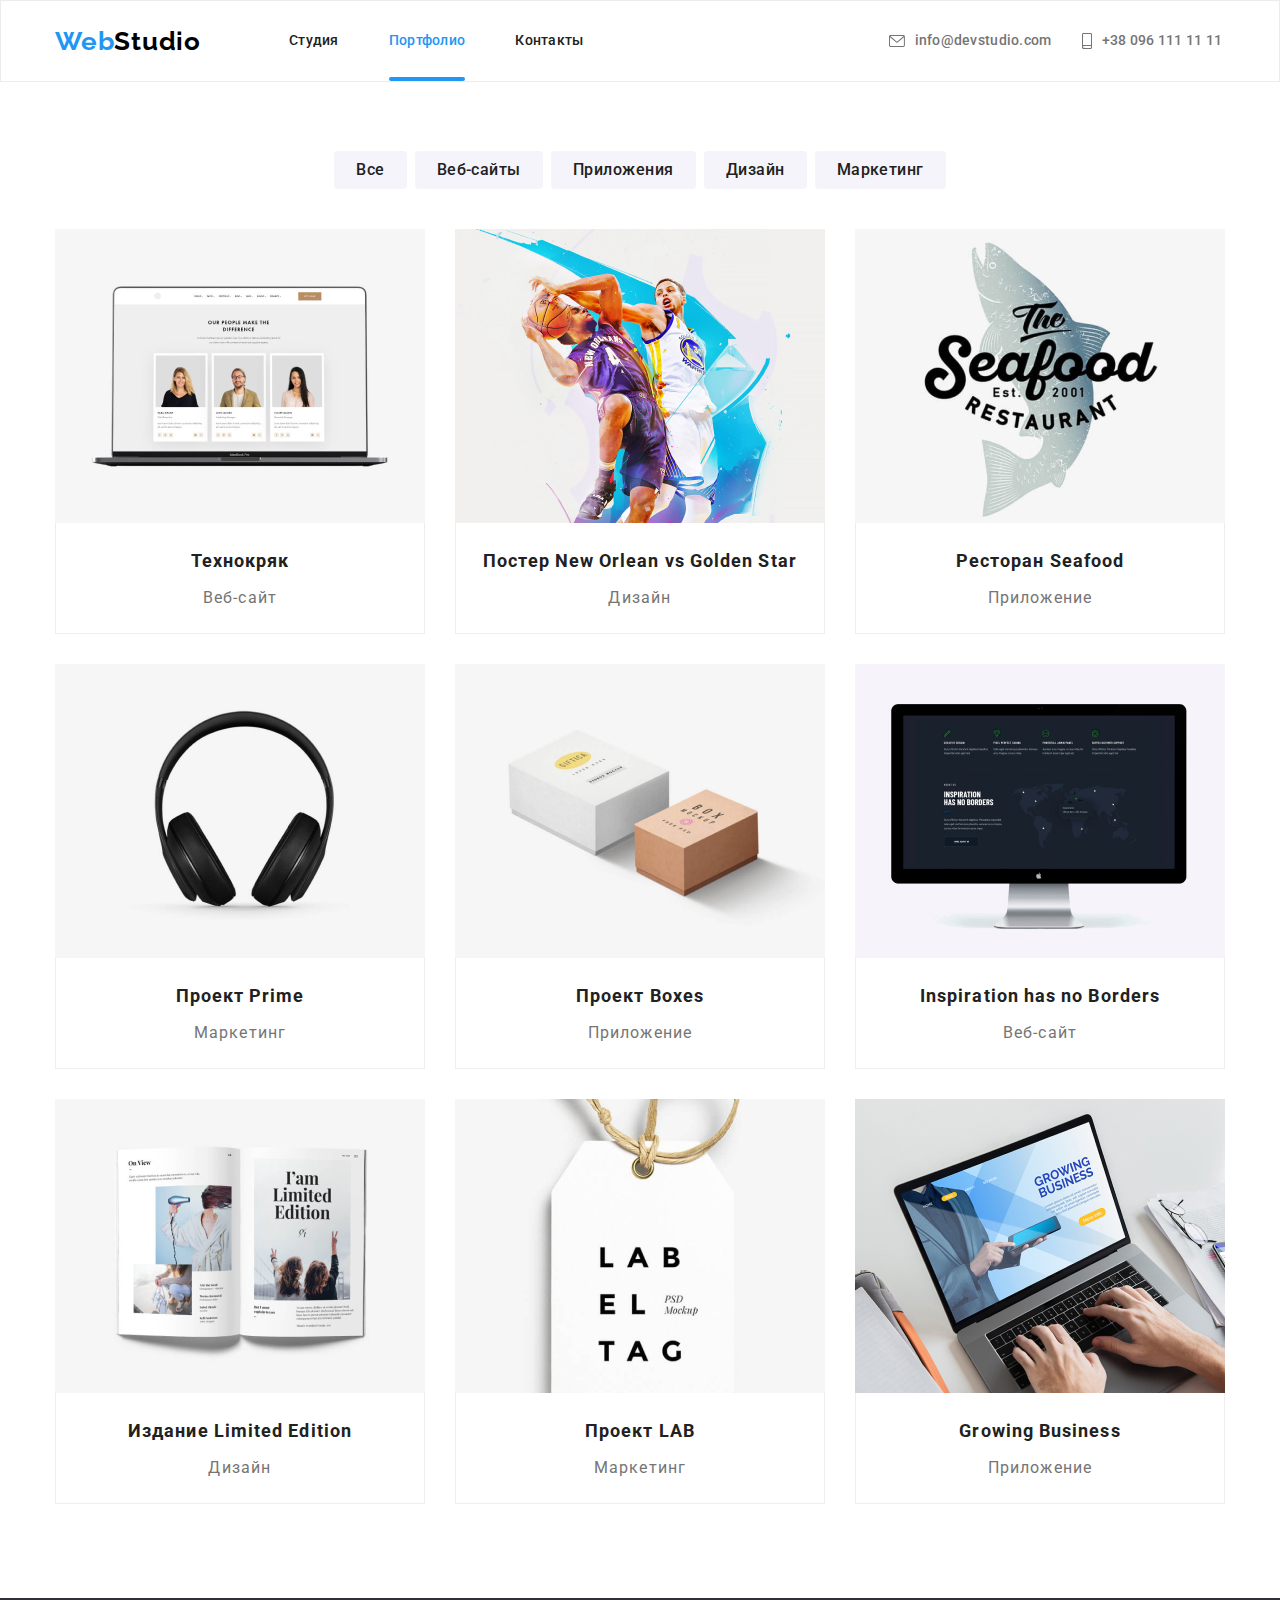
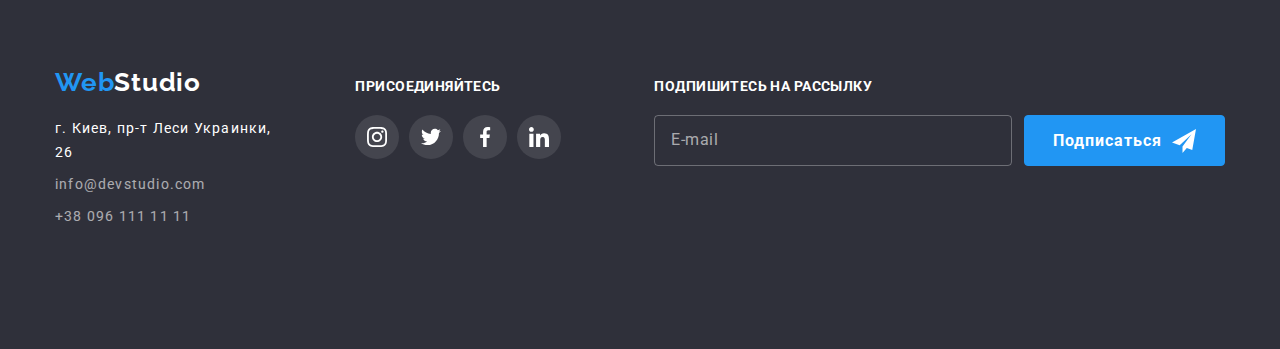
==== portfolio.html @ f72a5c7f "Full project" ====
<!DOCTYPE html>
<html lang="ru">
<head>
  <meta charset="UTF-8">
  <meta name="viewport" content="width=device-width, initial-scale=1.0">
  <title>WebStudio</title>
  <link rel="stylesheet" 
  href="https://cdnjs.cloudflare.com/ajax/libs/modern-normalize/1.0.0/modern-normalize.min.css">
  <link rel="preconnect" href="https://fonts.gstatic.com">
  <link href="https://fonts.googleapis.com/css2?family=Raleway:wght@700&family=Roboto:wght@400;500;700;900&display=swap" rel="stylesheet">
  <link rel="stylesheet" href="./css/main.min.css">
</head>
<body>
  <!-- Шапка сайта -->
  <header class="header underline">
    <div class="container">
      <nav class="navigation">
        <a href="./index.html" class="logo-header"><span class="logo-part">Web</span>Studio</a>
        <button type="button" class="menu-button" aria-expanded="false" aria-controls="menu-container" data-menu-button>
          <svg class="menu__nav-menu" width="40" height="40" aria-label="Переключатель мобильного меню">
            <use href="./images/sprite.svg#nav-open"></use>
          </svg>
        </button>
        <div class="main-navigation">
          <ul class="navigation-list">
            <li class="navigation-list__item"><a href="./index.html" class="list-link">Студия</a></li>
            <li class="navigation-list__item"><a href="./portfolio.html" class="list-link current">Портфолио</a></li>
            <li class="navigation-list__item"><a href="#" class="list-link">Контакты</a></li>
          </ul>
          <ul class="contact-list">
          <li class="contact-list__item">
            <a href="mailto:info@devstudio.com" class="address-link">
              <svg class="contact-svg" width="16" height="12">
                <use href="./images/sprite.svg#envelope"></use>
              </svg>
              info@devstudio.com</a></li>
          <li class="contact-list__item">
            <a href="tel:+380961111111" class="address-link">
            <svg class="contact-svg" width="10" height="16">
              <use href="./images/sprite.svg#smartphone"></use>
            </svg>
            +38 096 111 11 11</a></li>
          </ul>
        </div>
        <div class="menu-container" data-menu>
          <button type="button" class="menu-button__close" data-menu-close>
            <svg width="40" height="40" aria-label="Переключатель мобильного меню">
              <use class="menu__nav-cross" href="./images/sprite.svg#nav-cross"></use>
            </svg>
          </button>
          <ul class="menu-pages">
            <li class="menu-pages__item"><a href="./index.html" class="menu-link current">Студия</a></li>
            <li class="menu-pages__item"><a href="./portfolio.html" class="menu-link">Портфолио</a></li>
            <li class="menu-pages__item"><a href="#" class="menu-link">Контакты</a></li>
          </ul>
          <ul class="menu-contacts">
            <li class="menu-contacts__item item-email">
              <a href="mailto:info@devstudio.com" class="menu-link menu-email">
                <svg class="contact-svg" width="16" height="12">
                  <use href="./images/sprite.svg#envelope"></use>
                </svg>
                info@devstudio.com</a></li>
            <li class="menu-contacts__item item-phone">
              <a href="tel:+380961111111" class="menu-link">
                <svg class="contact-svg" width="10" height="16">
                  <use href="./images/sprite.svg#smartphone"></use>
                </svg>
                +38 096 111 11 11</a></li>
          </ul>
          <ul class="socials-navigation">
            <li class="socials-navigation__item"><a lang="en" href="" class="navigation-link">Instagram</a></li>
            <li class="socials-navigation__item"><a lang="en" href="" class="navigation-link">Twitter</a></li>
            <li class="socials-navigation__item"><a lang="en" href="" class="navigation-link">Facebook</a></li>
            <li class="socials-navigation__item"><a lang="en" href="" class="navigation-link">LinkedIn</a></li>
          </ul>
        </div>
      </nav>
    </div>
  </header>
  <main>
    <!-- Герой -->
    <section class="portfolio">
      <div class="container">
        <h1 class="hidden">Портфолио</h1>
        <ul class="filter-list">
          <li class="filter-list__item"><button type="button" class="filter-button">Все</button></li>
          <li class="filter-list__item"><button type="button" class="filter-button">Веб-сайты</button></li>
          <li class="filter-list__item"><button type="button" class="filter-button">Приложения</button></li>
          <li class="filter-list__item"><button type="button" class="filter-button">Дизайн</button></li>
          <li class="filter-list__item"><button type="button" class="filter-button">Маркетинг</button></li>
        </ul>
        <ul class="projects">
          <li class="projects-item">
            <a href="#" class="projects-item__link">
              <div class="card-thumb">
                <img src="./images/technoHack.jpg" alt="Главная страница веб-сайта" width="370">
                <div class="card-overlay">
                  <p>Технокряк это современная площадка распространения коронавируса. Компании используют эту платформу для цифрового шпионажа и атак на защищённые сервера конкурентов.</p>
                </div>
              </div>
              <div class="card-text">
                <h2 class="card-title">Технокряк</h2>
                <p>Веб-сайт</p>
              </div>
            </a>
          </li>
          <li class="projects-item">
            <a href="#" class="projects-item__link">
              <div class="card-thumb">
                <img src="./images/NOvsGS.jpg" alt="Постер баскетбольного матча" width="370">
                <div class="card-overlay">
                  <p>Lorem ipsum dolor sit amet consectetur adipisicing elit. Ipsa itaque, quam error, facilis rerum repudiandae culpa molestiae quisquam quas sit sed!</p>
                </div>
              </div>
              <div class="card-text">
                <h2 class="card-title basketball">Постер New Orlean vs Golden Star</h2>
                <p>Дизайн</p>
              </div>
            </a>
          </li>
          <li class="projects-item">
            <a href="#" class="projects-item__link">
              <div class="card-thumb">
                <img src="./images/seafoodRest.jpg" alt="Лого ресторана" width="370">
                <div class="card-overlay">
                  <p>Lorem ipsum dolor sit amet consectetur adipisicing elit. Aliquid molestiae beatae eaque magni. Voluptate cumque expedita hic in amet sunt ab labore</p>
                </div>
              </div> 
              <div class="card-text">
                <h2 class="card-title">Ресторан Seafood</h2>
                <p>Приложение</p>
              </div>
            </a>
          </li>
          <li class="projects-item">
            <a href="#" class="projects-item__link">
              <div class="card-thumb">
                <img src="./images/projectPrime.jpg" alt="Фотография Наушников" width="370">
                <div class="card-overlay">
                  <p>Lorem ipsum dolor sit amet, consectetur adipisicing elit. Ipsam ut vero autem, et laudantium hic corrupti perferendis unde quam fugiat accusantium</p>
                </div>
              </div>
              <div class="card-text">
                <h2 class="card-title">Проект Prime</h2>
                <p>Маркетинг</p>
              </div>
            </a>
          </li>
          <li class="projects-item">
            <a href="#" class="projects-item__link">
              <div class="card-thumb">
                <img src="./images/projectBoxes.jpg" alt="Фотография коробок" width="370">
                <div class="card-overlay">
                  <p>Lorem ipsum dolor sit amet consectetur, adipisicing elit. Temporibus cumque modi accusamus repellendus totam quam saepe natus explicabo odit perferen</p>
                </div>
              </div>
              <div class="card-text">
                <h2 class="card-title">Проект Boxes</h2>
                <p>Приложение</p>
              </div>
            </a>
          </li>
          <li class="projects-item">
            <a href="#" class="projects-item__link">
              <div class="card-thumb">
                <img src="./images/inspirationHasNoBorders.jpg" alt="Главная страница веб-сайта" width="370">
                <div class="card-overlay">
                  <p>Lorem ipsum dolor sit amet consectetur adipisicing elit. Quaerat fugiat magni quae quasi perspiciatis aut corporis maiores, error obcaecati! Repudianda</p>
                </div>
              </div>
              <div class="card-text">
                <h2 lang="en" class="card-title">Inspiration has no Borders</h2>
                <p>Веб-сайт</p>
              </div>
            </a>
          </li>
          <li class="projects-item">
            <a href="#" class="projects-item__link">
              <div class="card-thumb">
                <img src="./images/limitedEditionPublisher.jpg" alt="Фотография журнала" width="370">
                <div class="card-overlay">
                  <p>Lorem ipsum dolor sit amet consectetur adipisicing elit. Accusantium blanditiis assumenda ratione sunt quis vitae sapiente repellat neque aspernatur sint</p>
                </div>
              </div>
              <div class="card-text">
                <h2 class="card-title">Издание Limited Edition</h2>
                <p>Дизайн</p>
              </div>
            </a>
          </li>
          <li class="projects-item">
            <a href="#" class="projects-item__link">
              <div class="card-thumb">
                <img src="./images/projectLAB.jpg" alt="Лого проекта LAB" width="370">
                <div class="card-overlay">
                  <p>Lorem ipsum dolor, sit amet consectetur adipisicing elit. Totam, eligendi quibusdam sint ipsum sequi ullam perferendis ipsam libero dolor veritatis?</p>
                </div>
              </div>
              <div class="card-text">
                <h2 class="card-title">Проект LAB</h2>
                <p>Маркетинг</p>
              </div>
            </a>
          </li>
          <li class="projects-item">
            <a href="#" class="projects-item__link">
              <div class="card-thumb">
                <img src="./images/growingBusiness.jpg" alt="Главная страница веб-сайта" width="370">
                <div class="card-overlay">
                  <p>Lorem ipsum dolor sit, amet consectetur adipisicing elit. Incidunt et, ducimus architecto quis minus suscipit nam pariatur impedit vitae, harum itaque aut nulla</p>
                </div>
              </div>
              <div class="card-text">
                <h2 lang="en" class="card-title">Growing Business</h2>
                <p>Приложение</p>
              </div>
            </a>
          </li>
        </ul>
      </div>
    </section>
  </main>
  <!-- Футер -->
  <footer class="footer">
    <div class="container">
      <div class="description">
        <div class="footer-address">
          <a href="./index.html" class="logo-footer"><span class="logo-part">Web</span>Studio</a>
          <address class="address">
            <p class="str-address">г. Киев, пр-т Леси Украинки, 26</p>
            <ul class="contact-address">
              <li class="str-address"><a href="mailto:info@devstudio.com" class="str-address__link">info@devstudio.com</a></li>
              <li class="str-address"><a href="tel:+380961111111" class="str-address__link">+38 096 111 11 11</a></li>
            </ul>
          </address>
        </div>
        <div class="connect">
          <p class="join">Присоединяйтесь</p>
          <ul class="connect-list">
            <li class="connect-list__item">
              <a href="#" class="connect-list__link">
                <svg width="20" height="20">
                  <use href="./images/sprite.svg#instagram"></use>
                </svg>
              </a>
            </li>
            <li class="connect-list__item">
              <a href="#" class="connect-list__link">
                <svg width="20" height="20">
                  <use href="./images/sprite.svg#twitter"></use>
                </svg>
              </a>
            </li>
            <li class="connect-list__item">
              <a href="#" class="connect-list__link">
                <svg width="20" height="20">
                  <use href="./images/sprite.svg#facebook"></use>
                </svg>
              </a>
            </li>
            <li class="connect-list__item">
              <a href="#" class="connect-list__link">
                <svg width="20" height="20">
                  <use href="./images/sprite.svg#linkedin"></use>
                </svg>
              </a>
            </li>
          </ul>
        </div>
      </div>
      <div class="subscribe">
        <form class="subscribe-form">
        <p class="subscribe-title">Подпишитесь на рассылку</p>
        <div class="subscribe-wrapper">
          <input type="email" class="subscribe-input" name="email" placeholder="E-mail">
          <button type="button" class="btn-subscribe">Подписаться 
            <svg class="btn-subscribe__icon" width="24" height="24">
              <use href="./images/sprite.svg#icon-telegram"></use>
            </svg>
          </button>
        </div>  
        </form>
      </div>
    </div>
  </footer>
  <script src="./js/menu.js"></script>
</body>
</html>
---- css/main.min.css ----
*,*::before,*::after{-webkit-box-sizing:border-box;box-sizing:border-box}:root{-moz-tab-size:4;-o-tab-size:4;tab-size:4}html{line-height:1.15;-webkit-text-size-adjust:100%}body{margin:0}body{font-family:system-ui,-apple-system,"Segoe UI",Roboto,Helvetica,Arial,sans-serif,"Apple Color Emoji","Segoe UI Emoji"}hr{height:0;color:inherit}abbr[title]{-webkit-text-decoration:underline dotted;text-decoration:underline dotted}b,strong{font-weight:bolder}code,kbd,samp,pre{font-family:ui-monospace, SFMono-Regular, Consolas, 'Liberation Mono', Menlo, monospace;font-size:1em}small{font-size:80%}sub,sup{font-size:75%;line-height:0;position:relative;vertical-align:baseline}sub{bottom:-0.25em}sup{top:-0.5em}table{text-indent:0;border-color:inherit}button,input,optgroup,select,textarea{font-family:inherit;font-size:100%;line-height:1.15;margin:0}button,select{text-transform:none}button,[type='button'],[type='reset'],[type='submit']{-webkit-appearance:button}::-moz-focus-inner{border-style:none;padding:0}:-moz-focusring{outline:1px dotted ButtonText}:-moz-ui-invalid{box-shadow:none}legend{padding:0}progress{vertical-align:baseline}::-webkit-inner-spin-button,::-webkit-outer-spin-button{height:auto}[type='search']{-webkit-appearance:textfield;outline-offset:-2px}::-webkit-search-decoration{-webkit-appearance:none}::-webkit-file-upload-button{-webkit-appearance:button;font:inherit}summary{display:list-item}*{padding:0;margin:0;border:0}*,*:before,*:after{-webkit-box-sizing:border-box;box-sizing:border-box}nav,footer,header,aside{display:block}html,body{height:100%;width:100%;font-size:100%;line-height:1;font-size:14px;-ms-text-size-adjust:100%;-moz-text-size-adjust:100%;-webkit-text-size-adjust:100%}input,button,textarea{font-family:inherit}input::-ms-clear{display:none}button{cursor:pointer}button::-moz-focus-inner{padding:0;border:0}a,a:visited,a:hover{text-decoration:none}ul,li{list-style:none}img{vertical-align:top}h1,h2,h3,h4,h5,h6{font-size:inherit;font-weight:400}.visually-hidden{position:absolute;width:1px;height:1px;margin:-1px;padding:0;overflow:hidden;border:0;clip:rect(0 0 0 0)}.logo-header,.logo-footer{margin-right:88px;color:#000000;font-family:Raleway, italic;letter-spacing:0.03em;font-weight:700;font-size:24px;line-height:1.16}.logo-header:focus,.logo-footer:focus{color:var(--accent-color)}@media screen and (min-width: 1200px){.logo-header{font-size:26px}}.logo-footer{color:var(--primary-background-color);display:inline-block;margin-bottom:20px;margin-right:auto;padding-right:auto}@media screen and (min-width: 1200px){.logo-footer{font-size:26px}}.logo-part{color:var(--accent-color)}*{margin:0;padding:0}*:before,*:after{-webkit-box-sizing:border-box;box-sizing:border-box}html,body{font-size:40px;margin:0;padding:0;width:100%;height:100%}ul{list-style:none}a{text-decoration:none}button{text-decoration:none;border:none}button:focus{border-color:var(--accent-color)}img{display:block;width:100%;height:auto}header{background-color:var(--primary-background-color)}body{background-color:var(--primary-background-color);color:var(--primary-text-color);font-family:Roboto, sans-serif;letter-spacing:0.03em}footer{background-color:var(--secondary-background-color)}address{font-style:normal}.container{width:100%;margin-left:auto;margin-right:auto;padding-left:15px;padding-right:15px}@media screen and (min-width: 480px){.container{width:480px}}@media screen and (min-width: 768px){.container{width:768px}}@media screen and (min-width: 1200px){.container{width:1200px}}.hidden{position:absolute;overflow:hidden;display:none}:root{--primary-text-color: #757575;--title-text-color: #212121;--accent-color: #2196f3;--primary-background-color: #ffffff;--secondary-background-color: #2f303a;--svg-primary-color: #AFB1B8;--cubic-transition: cubic-bezier(0.4, 0, 0.2, 1)}.btn-hero,.btn-subscribe,.btn-submit{background-color:var(--accent-color);color:var(--primary-background-color);cursor:pointer;text-align:center;min-width:200px;font-family:inherit;border-radius:4px;font-weight:700;font-size:16px;line-height:1.87;letter-spacing:0.06em;border:1px solid var(--accent-color)}.btn-hero{display:inline-block;padding:10px 32px}.btn-subscribe{padding:10px 28px;margin-left:12px;display:-webkit-box;display:-ms-flexbox;display:flex;-webkit-box-align:center;-ms-flex-align:center;align-items:center;-webkit-transition:-webkit-box-shadow 250ms var(--cubic-transition);transition:-webkit-box-shadow 250ms var(--cubic-transition);transition:box-shadow 250ms var(--cubic-transition);transition:box-shadow 250ms var(--cubic-transition), -webkit-box-shadow 250ms var(--cubic-transition)}.btn-subscribe:hover,.btn-subscribe:focus{-webkit-box-shadow:0px 4px 4px rgba(0,0,0,0.15);box-shadow:0px 4px 4px rgba(0,0,0,0.15)}.btn-submit{display:block;margin:0 auto;padding:10px 15px;-webkit-transition:-webkit-box-shadow 250ms var(--cubic-transition);transition:-webkit-box-shadow 250ms var(--cubic-transition);transition:box-shadow 250ms var(--cubic-transition);transition:box-shadow 250ms var(--cubic-transition), -webkit-box-shadow 250ms var(--cubic-transition)}.btn-submit:hover,.btn-submitfocus{-webkit-box-shadow:0px 4px 4px rgba(0,0,0,0.15);box-shadow:0px 4px 4px rgba(0,0,0,0.15)}.section-title{color:var(--title-text-color);letter-spacing:0.03em;font-weight:700;font-size:36px;line-height:1.16;text-align:center}.header{position:relative}@media screen and (min-width: 1200px){.header .container{display:-webkit-box;display:-ms-flexbox;display:flex;-webkit-box-align:center;-ms-flex-align:center;align-items:center}}@media screen and (min-width: 768px){.header::after{position:absolute;content:'';bottom:0;width:100%;max-width:1600px;height:1px}}.navigation{display:-webkit-box;display:-ms-flexbox;display:flex;-webkit-box-align:center;-ms-flex-align:center;align-items:center}@media screen and (max-width: 767px){.navigation{-webkit-box-pack:justify;-ms-flex-pack:justify;justify-content:space-between}}@media screen and (min-width: 1200px){.navigation{height:80px}}.underline{border:1px solid #ececec}@media screen and (max-width: 767px){.main-navigation{display:none}}@media screen and (min-width: 768px){.main-navigation{display:-webkit-box;display:-ms-flexbox;display:flex;-webkit-box-align:center;-ms-flex-align:center;align-items:center}}@media screen and (min-width: 768px){.navigation-list{display:-webkit-box;display:-ms-flexbox;display:flex;padding-left:0;margin:0;margin-right:80px}.navigation-list__item:not(:last-child){margin-right:50px}}@media screen and (min-width: 1200px){.navigation-list{margin-right:305px}}@media screen and (min-width: 768px){.list-link{-webkit-box-align:center;-ms-flex-align:center;align-items:center;display:-webkit-box;display:-ms-flexbox;display:flex;padding-top:32px;padding-bottom:32px}}@media screen and (min-width: 768px){.list-link{position:relative;color:var(--title-text-color);font-weight:500;font-size:14px;line-height:1.14;letter-spacing:0.02em;-webkit-transition:color 250ms var(--cubic-transition);transition:color 250ms var(--cubic-transition)}.list-link.current::after{content:'';position:absolute;left:0;bottom:0;display:block;width:100%;height:4px;background-color:var(--accent-color);border-radius:2px}.list-link:hover,.list-link:focus{color:var(--accent-color)}.list-link.current{color:var(--accent-color)}}@media screen and (min-width: 768px){.contact-list{margin-top:0;margin-bottom:0;padding-left:0}}@media screen and (min-width: 768px) and (min-width: 768px) and (max-width: 1199px){.contact-list__item:not(:last-child){margin-bottom:10px}}@media screen and (min-width: 768px) and (min-width: 1200px){.contact-list__item:not(:last-child){margin-right:30px}}@media screen and (min-width: 1200px){.contact-list{display:-webkit-box;display:-ms-flexbox;display:flex;margin-left:auto;margin-top:0;margin-bottom:0;padding-left:0}}@media screen and (min-width: 768px){.address-link{color:var(--primary-text-color);font-weight:500;font-size:12px;line-height:1.14;letter-spacing:0.02em;-webkit-transition:color 250ms var(--cubic-transition);transition:color 250ms var(--cubic-transition);display:-webkit-box;display:-ms-flexbox;display:flex;-webkit-box-align:center;-ms-flex-align:center;align-items:center}.address-link:hover,.address-link:focus{color:var(--accent-color)}}@media screen and (min-width: 1200px){.address-link{padding-top:32px;padding-bottom:32px;font-size:14px}}.contact-svg{margin-right:10px;fill:currentColor}.hero{background-color:var(--secondary-background-color);max-width:1600px;background-position:center;margin-left:auto;margin-right:auto;text-align:center;width:100%;padding-top:118px;padding-bottom:118px;background-size:cover;background-repeat:no-repeat;background-image:-webkit-gradient(linear, left top, left bottom, from(rgba(47,48,58,0.4)), to(rgba(47,48,58,0.4))),url(../images/hero/hero-mobile.jpg);background-image:linear-gradient(rgba(47,48,58,0.4), rgba(47,48,58,0.4)),url(../images/hero/hero-mobile.jpg)}@media screen and (min-width: 1200px){.hero{padding-top:200px;padding-bottom:200px}}.hero-title{color:var(--primary-background-color);width:100%;margin:0 auto 30px;font-weight:900;font-size:26px;line-height:1.36;letter-spacing:0.06em;text-transform:uppercase}@media screen and (min-width: 480px){.hero-title{width:360px}}@media screen and (min-width: 1200px){.hero-title{width:696px;font-size:44px;padding-left:auto;padding-right:auto}}@media screen and (min-device-pixel-ratio: 2) and (min-width: 320px) and (max-width: 767px), screen and (-webkit-min-device-pixel-ratio: 2) and (min-width: 320px) and (max-width: 767px), screen and (min-resolution: 192dpi) and (min-width: 320px) and (max-width: 767px), screen and (min-resolution: 2dppx) and (min-width: 320px) and (max-width: 767px){.hero{background-image:-webkit-gradient(linear, left top, left bottom, from(rgba(47,48,58,0.4)), to(rgba(47,48,58,0.4))),url("../images/hero/hero-mobile@2x.jpg");background-image:linear-gradient(rgba(47,48,58,0.4), rgba(47,48,58,0.4)),url("../images/hero/hero-mobile@2x.jpg")}}@media screen and (min-width: 768px){.hero{background-image:-webkit-gradient(linear, left top, left bottom, from(rgba(47,48,58,0.4)), to(rgba(47,48,58,0.4))),url("../images/hero/hero-tablet.jpg");background-image:linear-gradient(rgba(47,48,58,0.4), rgba(47,48,58,0.4)),url("../images/hero/hero-tablet.jpg")}}@media screen and (min-device-pixel-ratio: 2) and (min-width: 768px) and (max-width: 1199px), screen and (-webkit-min-device-pixel-ratio: 2) and (min-width: 768px) and (max-width: 1199px), screen and (min-resolution: 192dpi) and (min-width: 768px) and (max-width: 1199px), screen and (min-resolution: 2dppx) and (min-width: 768px) and (max-width: 1199px){.hero{background-image:-webkit-gradient(linear, left top, left bottom, from(rgba(47,48,58,0.4)), to(rgba(47,48,58,0.4))),url("../images/hero/hero-tablet@2x.jpg");background-image:linear-gradient(rgba(47,48,58,0.4), rgba(47,48,58,0.4)),url("../images/hero/hero-tablet@2x.jpg")}}@media screen and (min-width: 1200px){.hero{background-image:-webkit-gradient(linear, left top, left bottom, from(rgba(47,48,58,0.4)), to(rgba(47,48,58,0.4))),url("../images/hero/hero-desktop.jpg");background-image:linear-gradient(rgba(47,48,58,0.4), rgba(47,48,58,0.4)),url("../images/hero/hero-desktop.jpg")}}@media screen and (min-device-pixel-ratio: 2) and (min-width: 1200px), screen and (-webkit-min-device-pixel-ratio: 2) and (min-width: 1200px), screen and (min-resolution: 192dpi) and (min-width: 1200px), screen and (min-resolution: 2dppx) and (min-width: 1200px){.hero{background-image:-webkit-gradient(linear, left top, left bottom, from(rgba(47,48,58,0.4)), to(rgba(47,48,58,0.4))),url("../images/hero/hero-desktop@2x.jpg");background-image:linear-gradient(rgba(47,48,58,0.4), rgba(47,48,58,0.4)),url("../images/hero/hero-desktop@2x.jpg")}}@media screen and (max-width: 1199px){.our-work{display:none}}@media screen and (min-width: 1200px){.our-work{padding:0 0 94px 0}.our-work .section-title{margin-bottom:50px}.work-list{display:-webkit-box;display:-ms-flexbox;display:flex;padding-left:0;margin-top:0;margin-bottom:0}.work-list__item:not(:last-child){margin-right:30px}.work-container{position:relative}.work-description{position:absolute;bottom:0;left:0;width:100%;padding:27px 74px;color:var(--primary-background-color);background-color:rgba(47,48,58,0.8);text-align:center;text-transform:uppercase;font-size:14px;line-height:1.14;font-weight:400}}.features{padding-top:60px;padding-bottom:60px}@media screen and (min-width: 1199px){.features{padding-top:94px;padding-bottom:94px}}.features-list{display:-webkit-box;display:-ms-flexbox;display:flex;-ms-flex-wrap:wrap;flex-wrap:wrap}.features-list__item{width:100%}@media screen and (min-width: 768px){.features-list__item{width:calc((100% - 1 * 30px) / 2)}.features-list__item:not(:nth-child(even)){margin-right:30px}.features-list__item:nth-last-child(n+3){margin-bottom:30px}}@media screen and (min-width: 1200px){.features-list__item{margin:0;width:270px}.features-list__item:not(:last-child){margin-right:30px}}.item-svg{background-color:#F5F4FA;text-align:center;border-radius:4px;padding-top:25px;padding-bottom:25px;margin-bottom:30px;height:120px}.item-title{text-align:center;color:var(--title-text-color);text-transform:uppercase;font-weight:700;font-size:14px;line-height:1.14;padding-bottom:10px}.item-description{font-size:14px;line-height:1.71}@media screen and (max-width: 1199px){.item-description{margin-bottom:30px}}.team{background-color:#f5f4fa;padding:60px 0}.team .section-title{font-size:28px;line-height:1.17;margin-bottom:30px}.team-list{text-align:center;margin-top:0;margin-bottom:0;padding-left:0;font-size:16px;line-height:1.18}@media screen and (min-width: 768px){.team-list{display:-webkit-box;display:-ms-flexbox;display:flex;-ms-flex-wrap:wrap;flex-wrap:wrap}}@media screen and (min-width: 1170px){.team-list{margin:0}}.team-list__item{width:100%;background-color:var(--primary-background-color);-webkit-box-shadow:0px 1px 3px rgba(0,0,0,0.12),0px 1px 1px rgba(0,0,0,0.14),0px 2px 1px rgba(0,0,0,0.2);box-shadow:0px 1px 3px rgba(0,0,0,0.12),0px 1px 1px rgba(0,0,0,0.14),0px 2px 1px rgba(0,0,0,0.2);border-radius:0px 0px 4px 4px}@media screen and (max-width: 766px){.team-list__item:not(:last-child){margin-bottom:30px}}@media screen and (min-width: 480px){.team-list__item{width:450px}}@media screen and (min-width: 768px){.team-list__item{width:calc((100% - 1 * 30px) / 2)}.team-list__item:not(:nth-child(even)){margin-right:30px}.team-list__item:nth-last-child(n+3){margin-bottom:30px}}@media screen and (min-width: 1200px){.team-list__item{width:270px}.team-list__item:not(:last-child){margin-right:30px}.team-list__item:nth-last-child(n+3){margin-bottom:0}}.member{padding:30px 20px;text-align:center}.member-name{color:var(--title-text-color);font-weight:500;font-size:16px;line-height:1.18;text-align:center;margin-bottom:10px}.member-position{margin-bottom:16px}.member-links{display:-webkit-box;display:-ms-flexbox;display:flex;-webkit-box-pack:center;-ms-flex-pack:center;justify-content:center}.member-links:not(:last-child){margin-right:10px}.social-link{width:44px;height:44px;border-radius:50%;display:-webkit-box;display:-ms-flexbox;display:flex;fill:currentColor;-webkit-box-pack:center;-ms-flex-pack:center;justify-content:center;-webkit-box-align:center;-ms-flex-align:center;align-items:center;color:var(--svg-primary-color);background-color:transparent;-webkit-transition:color 250ms var(--cubic-transition),background-color 250ms var(--cubic-transition);transition:color 250ms var(--cubic-transition),background-color 250ms var(--cubic-transition)}.social-link:hover,.social-link:focus{color:var(--primary-background-color);background-color:var(--accent-color)}.clients{padding-top:60px;padding-bottom:60px}@media screen and (min-width: 1200px){.clients{padding:94px 0}}.clients .section-title{font-size:28px;line-height:1.26;margin-bottom:30px}.clients-list{display:-webkit-box;display:-ms-flexbox;display:flex;-webkit-box-pack:justify;-ms-flex-pack:justify;justify-content:space-between}@media screen and (max-width: 1199px){.clients-list{-ms-flex-wrap:wrap;flex-wrap:wrap}}@media screen and (min-width: 768px){.clients-list{-webkit-box-pack:center;-ms-flex-pack:center;justify-content:center}}.clients-list__item{width:210px;height:90px;width:calc((100% - 60px) /2)}@media screen and (max-width: 767px){.clients-list__item{margin:15px}}@media screen and (min-width: 768px) and (max-width: 1199px){.clients-list__item{width:226px}.clients-list__item:not(:nth-child(3n)){margin-right:30px}.clients-list__item:nth-child(-n+3){margin-bottom:30px}}@media screen and (min-width: 1200px){.clients-list__item{width:170px;height:90px}.clients-list__item:not(:last-child){margin-right:30px}}.item-link{display:-webkit-box;display:-ms-flexbox;display:flex;-webkit-box-align:center;-ms-flex-align:center;align-items:center;-webkit-box-pack:center;-ms-flex-pack:center;justify-content:center;fill:currentColor;height:100%;width:100%;border:1px solid var(--svg-primary-color);border-radius:4px;color:var(--svg-primary-color);-webkit-transition:color 250ms var(--cubic-transition),border-color 250ms var(--cubic-transition);transition:color 250ms var(--cubic-transition),border-color 250ms var(--cubic-transition)}.item-link:hover,.item-linkfocus{border-color:var(--accent-color);color:var(--accent-color)}.footer{padding-top:60px;padding-bottom:60px}.footer .container{display:-webkit-box;display:-ms-flexbox;display:flex}@media screen and (max-width: 767px){.footer .container{text-align:center}}@media screen and (max-width: 1199px){.footer .container{-webkit-box-orient:vertical;-webkit-box-direction:normal;-ms-flex-direction:column;flex-direction:column}}@media screen and (min-width: 1200px){.footer .container{-webkit-box-align:baseline;-ms-flex-align:baseline;align-items:baseline}}@media screen and (min-width: 768px) and (max-width: 1199px){.footer-address{margin-right:165px;margin-left:76px;text-align:center}}.address{margin-bottom:60px}.str-address{margin-bottom:8px;color:var(--primary-background-color);font-size:14px;line-height:1.71}.str-address__link{color:var(--primary-background-color);opacity:60%;font-size:14px;line-height:1.71}.str-address__link:hover,.str-address__linkfocus{color:var(--accent-color)}.join{color:var(--primary-background-color);margin-bottom:20px;font-weight:700;font-size:14px;line-height:1.14;letter-spacing:0.03em;text-transform:uppercase}@media screen and (max-width: 1199px){.connect{margin-bottom:60px}}@media screen and (min-width: 768px) and (max-width: 1199px){.connect{text-align:center}}@media screen and (min-width: 1200px){.connect{margin-left:70px}}.connect-list{display:-webkit-box;display:-ms-flexbox;display:flex}@media screen and (max-width: 1199px){.connect-list{-webkit-box-pack:center;-ms-flex-pack:center;justify-content:center}}.connect-list__item:not(:last-child){margin-right:10px}.connect-list__link{fill:currentColor;width:44px;height:44px;border-radius:50%;display:-webkit-box;display:-ms-flexbox;display:flex;-webkit-box-pack:center;-ms-flex-pack:center;justify-content:center;-webkit-box-align:center;-ms-flex-align:center;align-items:center;color:var(--primary-background-color);background-color:rgba(255,255,255,0.1);-webkit-transition:background-color 250ms var(--cubic-transition);transition:background-color 250ms var(--cubic-transition)}.connect-list__link:hover,.connect-list__linkfocus{background-color:var(--accent-color)}.subscribe{display:-webkit-box;display:-ms-flexbox;display:flex}@media screen and (min-width: 1200px){.subscribe{margin-left:93px}}.subscribe-form{display:-webkit-box;display:-ms-flexbox;display:flex}@media screen and (max-width: 1199px){.subscribe-form{-webkit-box-orient:vertical;-webkit-box-direction:normal;-ms-flex-direction:column;flex-direction:column;width:100%}}@media screen and (min-width: 1200px){.subscribe-form{display:block}}.subscribe-title{font-weight:700;font-size:14px;line-height:1.14;letter-spacing:0.03em;text-align:center;text-transform:uppercase;color:var(--primary-background-color);margin-bottom:20px}@media screen and (min-width: 1200px){.subscribe-title{text-align:start}}.subscribe-wrapper{display:-webkit-box;display:-ms-flexbox;display:flex}@media screen and (max-width: 1199px){.subscribe-wrapper{-webkit-box-orient:vertical;-webkit-box-direction:normal;-ms-flex-direction:column;flex-direction:column;-webkit-box-align:center;-ms-flex-align:center;align-items:center}}.subscribe-input{width:100%;margin-bottom:20px;padding:15px 16px;font-size:16px;background-color:transparent;border-radius:4px;border:1px solid rgba(255,255,255,0.3);color:var(--primary-background-color);-webkit-transition:border-color 250ms var(--cubic-transition);transition:border-color 250ms var(--cubic-transition)}@media screen and (min-width: 768px){.subscribe-input{width:450px}}@media screen and (min-width: 1200px){.subscribe-input{margin-bottom:0;width:358px;display:block}}.subscribe-input::-webkit-input-placeholder{font-size:16px;letter-spacing:0.03em;color:rgba(255,255,255,0.6)}.subscribe-input:-ms-input-placeholder{font-size:16px;letter-spacing:0.03em;color:rgba(255,255,255,0.6)}.subscribe-input::-ms-input-placeholder{font-size:16px;letter-spacing:0.03em;color:rgba(255,255,255,0.6)}.subscribe-input::placeholder{font-size:16px;letter-spacing:0.03em;color:rgba(255,255,255,0.6)}.btn-subscribe__icon{margin-left:10px;fill:currentColor}@media screen and (min-width: 768px){.description{display:-webkit-box;display:-ms-flexbox;display:flex;-webkit-box-align:baseline;-ms-flex-align:baseline;align-items:baseline}}@media screen and (min-width: 1200px){.description{-webkit-box-align:baseline;-ms-flex-align:baseline;align-items:baseline}}.menu-container{position:fixed;width:100%;z-index:2;top:0;left:0;overflow:scroll;padding:45px 40px;background-color:var(--primary-background-color);opacity:0;visibility:hidden;pointer-events:none}@media screen and (min-width: 768px){.menu-container{display:none}}.menu-button{margin-top:10px;display:block;margin-left:auto;border:none;background-color:transparent}.menu-button:hover,.menu-button:focus{fill:var(--accent-color)}.menu-link{color:var(--title-text-color);font-weight:500;font-size:40px;line-height:1.14;letter-spacing:0.02em;-webkit-transition:color 250ms var(--cubic-transition);transition:color 250ms var(--cubic-transition)}.menu-link:hover,.menu-linkfocus{color:var(--accent-color)}@media screen and (min-width: 768px){.menu__nav-menu{display:none}}.menu-container.is-open{opacity:1;visibility:visible;pointer-events:auto}.menu-button__close{position:absolute;top:10px;right:15px;margin-top:10px;background-color:transparent;border:transparent;-webkit-transition:fill 250ms var(--cubic-transition);transition:fill 250ms var(--cubic-transition)}.menu-button__close:hover,.menu-button__close:focus{fill:var(--accent-color)}.menu-pages__item:not(:last-child){margin-bottom:36px}.menu-pages__item:last-child{margin-bottom:302px}@media screen and (max-width: 767px){.menu-contacts{display:-webkit-box;display:-ms-flexbox;display:flex;-webkit-box-orient:vertical;-webkit-box-direction:reverse;-ms-flex-direction:column-reverse;flex-direction:column-reverse}}.menu-contacts .menu-link{font-size:34px;color:var(--accent-color)}.menu-contacts .menu-email{font-size:24px;color:var(--primary-text-color)}.item-phone{margin-bottom:32px}.item-email{margin-bottom:64px}@media screen and (max-width: 767px){.contact-svg{display:none}}.socials-navigation{display:-webkit-box;display:-ms-flexbox;display:flex;-ms-flex-wrap:wrap;flex-wrap:wrap;margin-right:auto}.socials-navigation__item{margin-top:15px;margin-bottom:15px;font-weight:500;font-size:18px;line-height:1.22;letter-spacing:0.02em}.socials-navigation__item:not(:last-child){margin-right:10px;padding-right:10px;border-right:1px solid rgba(33,33,33,0.2)}.navigation-link{color:var(--accent-color)}.current{color:var(--accent-color)}.filter-list{display:-webkit-box;display:-ms-flexbox;display:flex;-webkit-box-orient:horizontal;-webkit-box-direction:normal;-ms-flex-direction:row;flex-direction:row;-ms-flex-wrap:wrap;flex-wrap:wrap;margin-bottom:40px;margin-top:60px}@media screen and (min-width: 768px){.filter-list{-webkit-box-pack:center;-ms-flex-pack:center;justify-content:center}}.filter-button{background-color:#f5f4fa;color:#212121;padding:6px 22px;border-radius:4px;font-family:inherit;font-weight:500;font-size:16px;line-height:1.62;letter-spacing:0.03em;text-align:center;cursor:pointer;-webkit-transition:color 250ms var(--cubic-transition),background-color 250ms var(--cubic-transition),-webkit-box-shadow 250ms var(--cubic-transition);transition:color 250ms var(--cubic-transition),background-color 250ms var(--cubic-transition),-webkit-box-shadow 250ms var(--cubic-transition);transition:color 250ms var(--cubic-transition),background-color 250ms var(--cubic-transition),box-shadow 250ms var(--cubic-transition);transition:color 250ms var(--cubic-transition),background-color 250ms var(--cubic-transition),box-shadow 250ms var(--cubic-transition),-webkit-box-shadow 250ms var(--cubic-transition)}.filter-button:hover,.filter-buttonfocus{background-color:var(--accent-color);color:var(--primary-background-color);-webkit-box-shadow:0px 3px 1px rgba(0,0,0,0.1),0px 1px 2px rgba(0,0,0,0.08),0px 2px 2px rgba(0,0,0,0.12);box-shadow:0px 3px 1px rgba(0,0,0,0.1),0px 1px 2px rgba(0,0,0,0.08),0px 2px 2px rgba(0,0,0,0.12)}.filter-list__item:not(:last-child){margin-right:8px}.projects{margin-bottom:60px;display:-webkit-box;display:-ms-flexbox;display:flex;-ms-flex-wrap:wrap;flex-wrap:wrap}@media screen and (min-width: 1200px){.projects{margin-bottom:94px}}.projects-item{width:100%}@media screen and (min-width: 768px){.projects-item{width:354px;text-align:center;width:calc((100% - 4 * 15px) /2)}.projects-item:nth-last-child(odd){margin-right:30px}}@media screen and (max-width: 1199px){.projects-item:not(:last-child){margin-bottom:30px}}@media screen and (min-width: 1200px){.projects-item{margin-right:30px;margin-bottom:30px;width:370px}.projects-item:nth-child(3n){margin-right:0px}.projects-item:nth-last-child(-n+3){margin-bottom:0px}}.projects-item:hover .card-overlay{-webkit-transform:translateY(0);transform:translateY(0)}.projects-item__link{color:var(--primary-text-color);display:block;font-size:16px;line-height:1.87}.projects-item__link:hover,.projects-item__linkfocus{-webkit-box-shadow:0px 1px 1px rgba(0,0,0,0.12),0px 4px 4px rgba(0,0,0,0.06),1px 4px 6px rgba(0,0,0,0.16);box-shadow:0px 1px 1px rgba(0,0,0,0.12),0px 4px 4px rgba(0,0,0,0.06),1px 4px 6px rgba(0,0,0,0.16)}.card-text{padding:20px 24px;border-right:1px solid #eeeeee;border-left:1px solid #eeeeee;border-bottom:1px solid #eeeeee;-webkit-box-sizing:border-box;box-sizing:border-box}.card-title{color:var(--title-text-color);margin-bottom:4px;font-weight:700;font-size:18px;line-height:2;letter-spacing:0.06em}.card-thumb{position:relative;overflow:hidden}.card-thumb:hover::before{opacity:1}.card-overlay{position:absolute;top:0;left:0;width:100%;height:100%;background-color:rgba(33,150,243,0.9);color:var(--primary-background-color);-webkit-transform:translateY(110%);transform:translateY(110%);-webkit-transition:-webkit-transform 250ms cubic-bezier(0.4, 0, 0.2, 1);transition:-webkit-transform 250ms cubic-bezier(0.4, 0, 0.2, 1);transition:transform 250ms cubic-bezier(0.4, 0, 0.2, 1);transition:transform 250ms cubic-bezier(0.4, 0, 0.2, 1), -webkit-transform 250ms cubic-bezier(0.4, 0, 0.2, 1);padding:63px 24px}@media screen and (max-width: 767px){.card-overlay{padding:77px 24px}}@media screen and (max-width: 1599px){.card-overlay{padding:49px 24px}}@media screen and (max-width: 1199px){.basketball{font-size:16px}}.backdrop{position:fixed;top:0;left:0;width:100%;height:100%;background-color:rgba(0,0,0,0.2);opacity:1;-webkit-transition:opacity 250ms var(--cubic-transition);transition:opacity 250ms var(--cubic-transition)}.backdrop.is-hidden{opacity:0;pointer-events:none}.backdrop.is-hidden .modal{-webkit-transform:translate(-50%, -50%) scale(0.9);transform:translate(-50%, -50%) scale(0.9)}.modal{position:absolute;top:34%;left:50%;-webkit-transform:translate(-50%, -50%) scale(1);transform:translate(-50%, -50%) scale(1);width:100%;background-color:var(--primary-background-color);-webkit-transition:-webkit-transform 250ms var(--cubic-transition);transition:-webkit-transform 250ms var(--cubic-transition);transition:transform 250ms var(--cubic-transition);transition:transform 250ms var(--cubic-transition), -webkit-transform 250ms var(--cubic-transition);padding:40px 32px 29px 48px;border-radius:4px}@media screen and (min-width: 480px){.modal{width:450px}}@media screen and (min-width: 1600px){.modal{width:528px}}.form-title{text-align:center;font-weight:700;font-size:20px;line-height:1.15;letter-spacing:0.03em;margin-bottom:30px;color:var(--title-text-color)}.close-button{position:absolute;content:'';top:8px;right:8px;border-radius:50%;width:30px;height:30px;background-color:var(--primary-background-color);border:1px solid rgba(0,0,0,0.1);cursor:pointer;-webkit-box-sizing:border-box;box-sizing:border-box;-webkit-transition:color 250ms var(--cubic-transition);transition:color 250ms var(--cubic-transition)}.close-button:hover,.close-button:focus{color:var(--accent-color)}.closing-cross{fill:currentColor;background-size:contain;position:absolute;left:9px;top:9px}.input-field{position:relative}.form-input{display:block;width:100%;margin-bottom:10px;height:40px;border:1px solid rgba(33,33,33,0.2);border-radius:4px;padding:12px 0 12px 42px;font-size:16px;outline:none;-webkit-transition:border-color 250ms var(--cubic-transition);transition:border-color 250ms var(--cubic-transition)}.form-input:focus{border-color:var(--accent-color)}.label-title{display:block;margin-bottom:4px;font-size:12px;line-height:1.16;letter-spacing:0.01em}.input-icon{position:absolute;top:50%;left:12px;-webkit-transform:translateY(-50%);transform:translateY(-50%);-webkit-transition:fill 250ms var(--cubic-transition);transition:fill 250ms var(--cubic-transition)}.form-input:focus+.input-icon{fill:var(--accent-color)}.text-input{resize:none;outline:none;display:block;width:100%;height:120px;border-radius:4px;border:1px solid rgba(33,33,33,0.2);padding:12px 16px;margin-bottom:20px;-webkit-transition:border-color 250ms var(--cubic-transition);transition:border-color 250ms var(--cubic-transition);font-size:16px}.text-input:focus{border-color:var(--accent-color)}textarea::-webkit-input-placeholder{color:rgba(117,117,117,0.5);font-size:14px;letter-spacing:0.01em}textarea:-ms-input-placeholder{color:rgba(117,117,117,0.5);font-size:14px;letter-spacing:0.01em}textarea::-ms-input-placeholder{color:rgba(117,117,117,0.5);font-size:14px;letter-spacing:0.01em}textarea::placeholder{color:rgba(117,117,117,0.5);font-size:14px;letter-spacing:0.01em}.agreement{display:inline-block;margin-bottom:30px}.agreement-text{display:inline-block;font-weight:400;font-size:14px;line-height:1.71}.agreement-text::before{content:'';display:inline-block;vertical-align:middle;width:16px;height:15px;border:2px solid var(--title-text-color);border-radius:2px;margin-right:7px}.agreement-checkbox{position:absolute;width:1px;height:1px;margin:-1px;border:0;padding:0;clip:rect(0 0 0 0);overflow:hidden}.agreement-checkbox:focus+.agreement-text::before{outline:2px solid var(--title-text-color)}.agreement-checkbox:checked+.agreement-text::before{background-color:var(--accent-color);border-color:var(--accent-color);background-image:url("../images/icon-tick.svg");background-size:contain;background-origin:border-box}.agreement-link{margin-left:5px;text-decoration:underline;color:var(--accent-color)}
/*# sourceMappingURL=main.min.css.map */
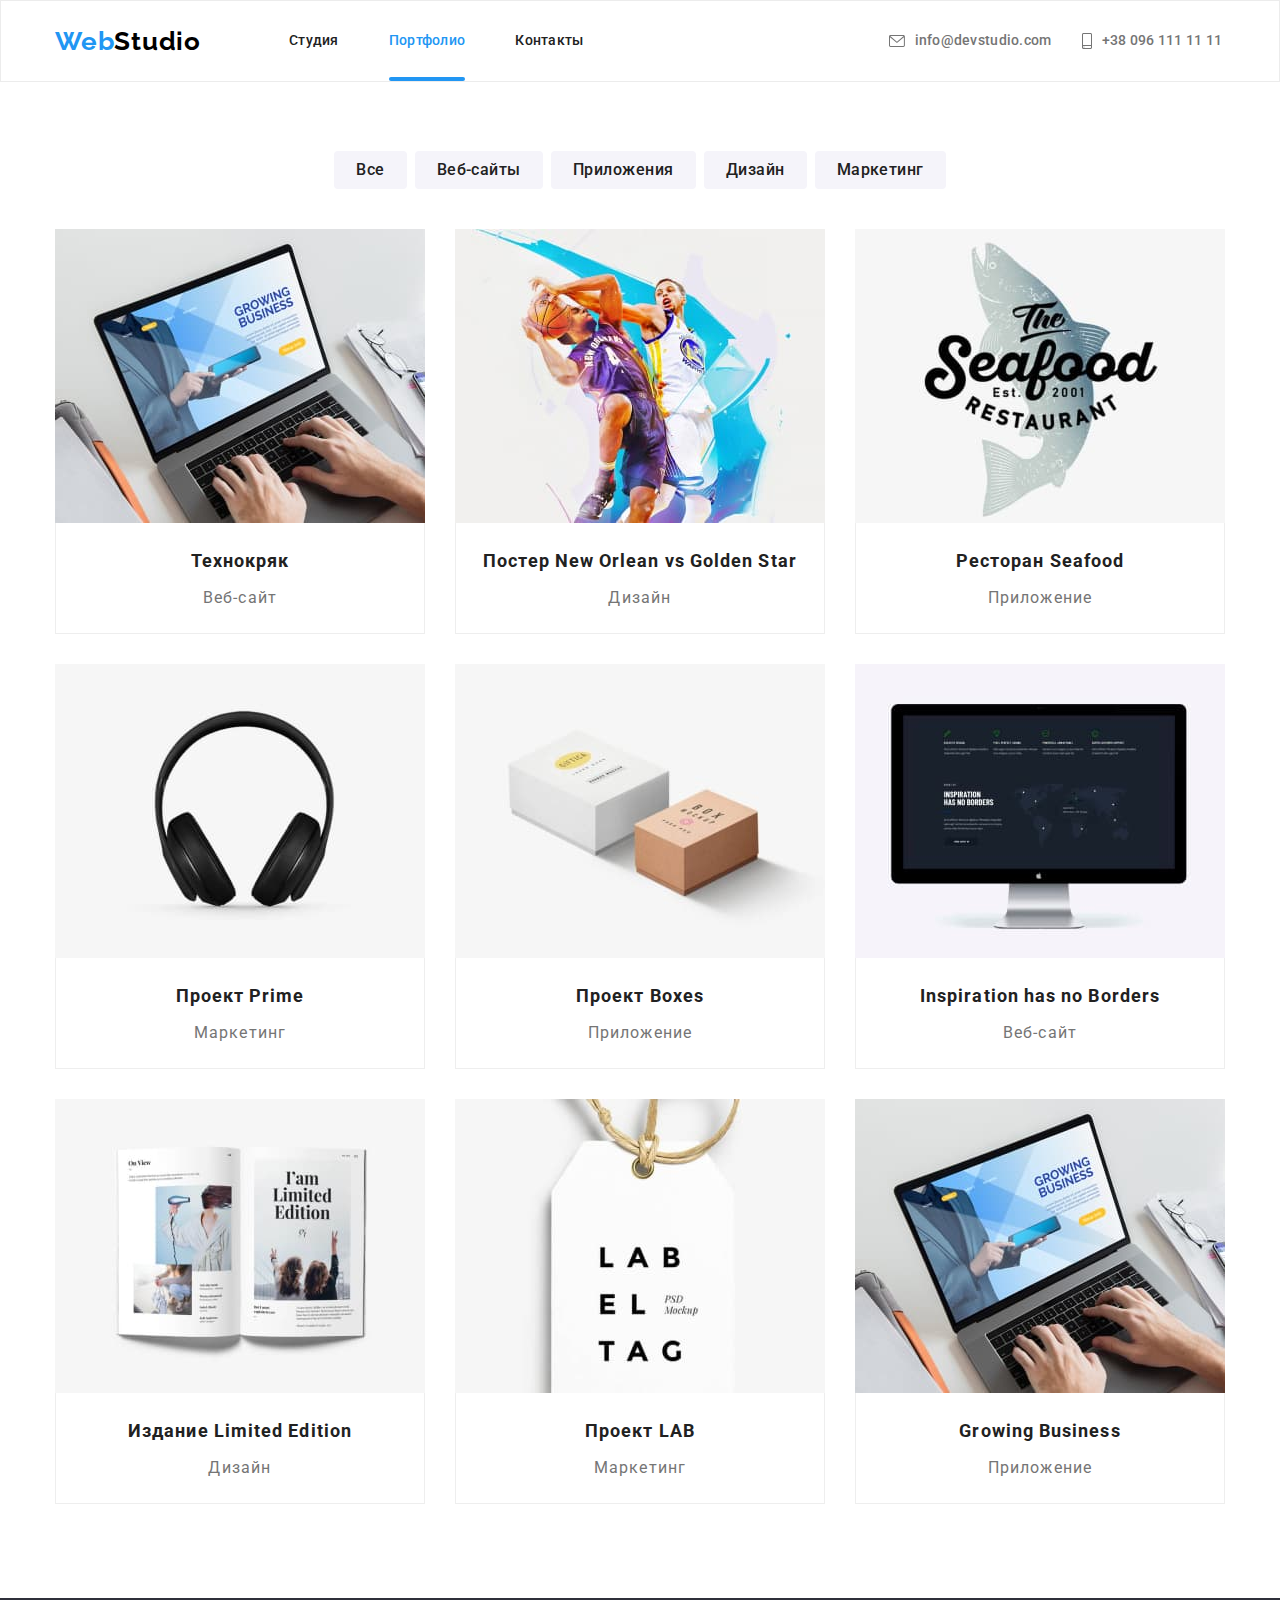
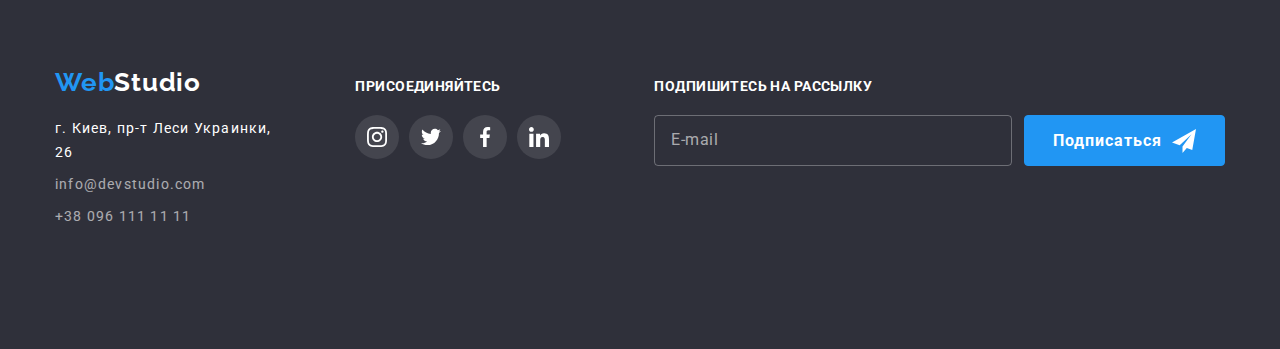
==== commit b934cc31: "Added images for different display sizes" ====
--- a/portfolio.html
+++ b/portfolio.html
@@ -93,7 +93,15 @@
           <li class="projects-item">
             <a href="#" class="projects-item__link">
               <div class="card-thumb">
-                <img src="./images/technoHack.jpg" alt="Главная страница веб-сайта" width="370">
+                <picture>
+                  <source srcset="./images/portfolio/growing-business/growing-business-desktop.jpg 1x,  ./images/portfolio/growing-business/growing-business-desktop@2x.jpg 2x" media="(min-width: 1200px)">
+                  <source srcset="./images/portfolio/growing-business/growing-business-tablet.jpg 1x,  ./images/portfolio/growing-business/growing-business-tablet@2x.jpg 2x" media="(min-width: 768px)">
+                  <source srcset="./images/portfolio/growing-business/growing-business-mobile@2x.jpg 2x" media="(min-width: 320px)">
+                  <source srcset="./images/portfolio/growing-business/growing-business-desktop.webp 1x,  ./images/portfolio/growing-business/growing-business-desktop@2x.webp 2x" media="(min-width: 1200px)" type="image/webp">
+                  <source srcset="./images/portfolio/growing-business/growing-business-tablet.webp 1x,  ./images/portfolio/growing-business/growing-business-tablet@2x.webp 2x" media="(min-width: 768px)" type="image/webp">
+                  <source srcset="./images/portfolio/growing-business/growing-business-mobile.webp 1x,  ./images/portfolio/growing-business/growing-business-mobile@2x.webp 2x" media="(min-width: 320px)" type="image/webp">
+                  <img src="./images/portfolio/growing-business/growing-business-mobile.jpg" alt="Главная страница веб-сайта">
+                </picture>
                 <div class="card-overlay">
                   <p>Технокряк это современная площадка распространения коронавируса. Компании используют эту платформу для цифрового шпионажа и атак на защищённые сервера конкурентов.</p>
                 </div>
@@ -107,7 +115,15 @@
           <li class="projects-item">
             <a href="#" class="projects-item__link">
               <div class="card-thumb">
-                <img src="./images/NOvsGS.jpg" alt="Постер баскетбольного матча" width="370">
+                <picture>
+                  <source srcset="./images/portfolio/NOvsGS/NOvsGS-desktop.jpg 1x,  ./images/portfolio/NOvsGS/NOvsGS-desktop@2x.jpg 2x" media="(min-width: 1200px)">
+                  <source srcset="./images/portfolio/NOvsGS/NOvsGS-tablet.jpg 1x,  ./images/portfolio/NOvsGS/NOvsGS-tablet@2x.jpg 2x" media="(min-width: 768px)">
+                  <source srcset="./images/portfolio/NOvsGS/NOvsGS-mobile@2x.jpg 2x" media="(min-width: 320px)">
+                  <source srcset="./images/portfolio/NOvsGS/NOvsGS-desktop.webp 1x,  ./images/portfolio/NOvsGS/NOvsGS-desktop@2x.webp 2x" media="(min-width: 1200px)" type="image/webp">
+                  <source srcset="./images/portfolio/NOvsGS/NOvsGS-tablet.webp 1x,  ./images/portfolio/NOvsGS/NOvsGS-tablet@2x.webp 2x" media="(min-width: 768px)" type="image/webp">
+                  <source srcset="./images/portfolio/NOvsGS/NOvsGS-mobile.webp 1x,  ./images/portfolio/NOvsGS/NOvsGS-mobile@2x.webp 2x" media="(min-width: 320px)" type="image/webp">
+                  <img src="./images/portfolio/NOvsGS/NOvsGS-mobile.jpg" alt="Постер баскетбольного матча">
+                </picture>
                 <div class="card-overlay">
                   <p>Lorem ipsum dolor sit amet consectetur adipisicing elit. Ipsa itaque, quam error, facilis rerum repudiandae culpa molestiae quisquam quas sit sed!</p>
                 </div>
@@ -121,7 +137,15 @@
           <li class="projects-item">
             <a href="#" class="projects-item__link">
               <div class="card-thumb">
-                <img src="./images/seafoodRest.jpg" alt="Лого ресторана" width="370">
+                <picture>
+                  <source srcset="./images/portfolio/restaurant-seafood/restaurant-seafood-desktop.jpg 1x,  ./images/portfolio/restaurant-seafood/restaurant-seafood-desktop@2x.jpg 2x" media="(min-width: 1200px)">
+                  <source srcset="./images/portfolio/restaurant-seafood/restaurant-seafood-tablet.jpg 1x,  ./images/portfolio/restaurant-seafood/restaurant-seafood-tablet@2x.jpg 2x" media="(min-width: 768px)">
+                  <source srcset="./images/portfolio/restaurant-seafood/restaurant-seafood-mobile@2x.jpg 2x" media="(min-width: 320px)">
+                  <source srcset="./images/portfolio/restaurant-seafood/restaurant-seafood-desktop.webp 1x,  ./images/portfolio/restaurant-seafood/restaurant-seafood-desktop@2x.webp 2x" media="(min-width: 1200px)" type="image/webp">
+                  <source srcset="./images/portfolio/restaurant-seafood/restaurant-seafood-tablet.webp 1x,  ./images/portfolio/restaurant-seafood/restaurant-seafood-tablet@2x.webp 2x" media="(min-width: 768px)" type="image/webp">
+                  <source srcset="./images/portfolio/restaurant-seafood/restaurant-seafood-mobile.webp 1x,  ./images/portfolio/restaurant-seafood/restaurant-seafood-mobile@2x.webp 2x" media="(min-width: 320px)" type="image/webp">
+                  <img src="./images/portfolio/restaurant-seafood/restaurant-seafood-mobile.jpg" alt="Лого ресторана">
+                </picture>
                 <div class="card-overlay">
                   <p>Lorem ipsum dolor sit amet consectetur adipisicing elit. Aliquid molestiae beatae eaque magni. Voluptate cumque expedita hic in amet sunt ab labore</p>
                 </div>
@@ -135,7 +159,15 @@
           <li class="projects-item">
             <a href="#" class="projects-item__link">
               <div class="card-thumb">
-                <img src="./images/projectPrime.jpg" alt="Фотография Наушников" width="370">
+                <picture>
+                  <source srcset="./images/portfolio/project-prime/project-prime-desktop.jpg 1x,  ./images/portfolio/project-prime/project-prime-desktop@2x.jpg 2x" media="(min-width: 1200px)">
+                  <source srcset="./images/portfolio/project-prime/project-prime-tablet.jpg 1x,  ./images/portfolio/project-prime/project-prime-tablet@2x.jpg 2x" media="(min-width: 768px)">
+                  <source srcset="./images/portfolio/project-prime/project-prime-mobile@2x.jpg 2x" media="(min-width: 320px)">
+                  <source srcset="./images/portfolio/project-prime/project-prime-desktop.webp 1x,  ./images/portfolio/project-prime/project-prime-desktop@2x.webp 2x" media="(min-width: 1200px)" type="image/webp">
+                  <source srcset="./images/portfolio/project-prime/project-prime-tablet.webp 1x,  ./images/portfolio/project-prime/project-prime-tablet@2x.webp 2x" media="(min-width: 768px)" type="image/webp">
+                  <source srcset="./images/portfolio/project-prime/project-prime-mobile.webp 1x,  ./images/portfolio/project-prime/project-prime-mobile@2x.webp 2x" media="(min-width: 320px)" type="image/webp">
+                  <img src="./images/portfolio/project-prime/project-prime-mobile.jpg" alt="Фотография Наушников">
+                </picture>
                 <div class="card-overlay">
                   <p>Lorem ipsum dolor sit amet, consectetur adipisicing elit. Ipsam ut vero autem, et laudantium hic corrupti perferendis unde quam fugiat accusantium</p>
                 </div>
@@ -149,7 +181,15 @@
           <li class="projects-item">
             <a href="#" class="projects-item__link">
               <div class="card-thumb">
-                <img src="./images/projectBoxes.jpg" alt="Фотография коробок" width="370">
+                <picture>
+                  <source srcset="./images/portfolio/project-boxes/project-boxes-desktop.jpg 1x,  ./images/portfolio/project-boxes/project-boxes-desktop@2x.jpg 2x" media="(min-width: 1200px)">
+                  <source srcset="./images/portfolio/project-boxes/project-boxes-tablet.jpg 1x,  ./images/portfolio/project-boxes/project-boxes-tablet@2x.jpg 2x" media="(min-width: 768px)">
+                  <source srcset="./images/portfolio/project-boxes/project-boxes-mobile@2x.jpg 2x" media="(min-width: 320px)">
+                  <source srcset="./images/portfolio/project-boxes/project-boxes-desktop.webp 1x,  ./images/portfolio/project-boxes/project-boxes-desktop@2x.webp 2x" media="(min-width: 1200px)" type="image/webp">
+                  <source srcset="./images/portfolio/project-boxes/project-boxes-tablet.webp 1x,  ./images/portfolio/project-boxes/project-boxes-tablet@2x.webp 2x" media="(min-width: 768px)" type="image/webp">
+                  <source srcset="./images/portfolio/project-boxes/project-boxes-mobile.webp 1x,  ./images/portfolio/restaurant-seafood/restaurant-seafood-mobile@2x.webp 2x" media="(min-width: 320px)" type="image/webp">
+                  <img src="./images/portfolio/project-boxes/project-boxes-mobile.jpg" alt="Фотография коробок">
+                </picture>
                 <div class="card-overlay">
                   <p>Lorem ipsum dolor sit amet consectetur, adipisicing elit. Temporibus cumque modi accusamus repellendus totam quam saepe natus explicabo odit perferen</p>
                 </div>
@@ -163,7 +203,15 @@
           <li class="projects-item">
             <a href="#" class="projects-item__link">
               <div class="card-thumb">
-                <img src="./images/inspirationHasNoBorders.jpg" alt="Главная страница веб-сайта" width="370">
+                <picture>
+                  <source srcset="./images/portfolio/inspiration-has-no-borders/inspiration-desktop.jpg 1x,  ./images/portfolio/inspiration-has-no-borders/inspiration-desktop@2x.jpg 2x" media="(min-width: 1200px)">
+                  <source srcset="./images/portfolio/inspiration-has-no-borders/inspiration-tablet.jpg 1x,  ./images/portfolio/inspiration-has-no-borders/inspiration-tablet@2x.jpg 2x" media="(min-width: 768px)">
+                  <source srcset="./images/portfolio/inspiration-has-no-borders/inspiration-mobile@2x.jpg 2x" media="(min-width: 320px)">
+                  <source srcset="./images/portfolio/inspiration-has-no-borders/inspiration-desktop.webp 1x,  ./images/portfolio/inspiration-has-no-borders/inspiration-desktop@2x.webp 2x" media="(min-width: 1200px)" type="image/webp">
+                  <source srcset="./images/portfolio/inspiration-has-no-borders/inspiration-tablet.webp 1x,  ./images/portfolio/inspiration-has-no-borders/inspiration-tablet@2x.webp 2x" media="(min-width: 768px)" type="image/webp">
+                  <source srcset="./images/portfolio/inspiration-has-no-borders/inspiration-mobile.webp 1x,  ./images/portfolio/inspiration-has-no-borders/inspiration-mobile@2x.webp 2x" media="(min-width: 320px)" type="image/webp">
+                  <img src="./images/portfolio/inspiration-has-no-borders/inspiration-mobile.jpg" alt="Главная страница веб-сайта">
+                </picture>
                 <div class="card-overlay">
                   <p>Lorem ipsum dolor sit amet consectetur adipisicing elit. Quaerat fugiat magni quae quasi perspiciatis aut corporis maiores, error obcaecati! Repudianda</p>
                 </div>
@@ -177,7 +225,15 @@
           <li class="projects-item">
             <a href="#" class="projects-item__link">
               <div class="card-thumb">
-                <img src="./images/limitedEditionPublisher.jpg" alt="Фотография журнала" width="370">
+                <picture>
+                  <source srcset="./images/portfolio/limited-edition-publisher/limited-edition-desktop.jpg 1x,  ./images/portfolio/limited-edition-publisher/limited-edition-desktop@2x.jpg 2x" media="(min-width: 1200px)">
+                  <source srcset="./images/portfolio/limited-edition-publisher/limited-edition-tablet.jpg 1x,  ./images/portfolio/limited-edition-publisher/limited-edition-tablet@2x.jpg 2x" media="(min-width: 768px)">
+                  <source srcset="./images/portfolio/limited-edition-publisher/limited-edition-mobile@2x.jpg 2x" media="(min-width: 320px)">
+                  <source srcset="./images/portfolio/limited-edition-publisher/limited-edition-desktop.webp 1x,  ./images/portfolio/limited-edition-publisher/limited-edition-desktop@2x.webp 2x" media="(min-width: 1200px)" type="image/webp">
+                  <source srcset="./images/portfolio/limited-edition-publisher/limited-edition-tablet.webp 1x,  ./images/portfolio/limited-edition-publisher/limited-edition-tablet@2x.webp 2x" media="(min-width: 768px)" type="image/webp">
+                  <source srcset="./images/portfolio/limited-edition-publisher/limited-edition-mobile.webp 1x,  ./images/portfolio/limited-edition-publisher/limited-edition-mobile@2x.webp 2x" media="(min-width: 320px)" type="image/webp">
+                  <img src="./images/portfolio/limited-edition-publisher/limited-edition-mobile.jpg" alt="Фотография журнала">
+                </picture>
                 <div class="card-overlay">
                   <p>Lorem ipsum dolor sit amet consectetur adipisicing elit. Accusantium blanditiis assumenda ratione sunt quis vitae sapiente repellat neque aspernatur sint</p>
                 </div>
@@ -191,7 +247,15 @@
           <li class="projects-item">
             <a href="#" class="projects-item__link">
               <div class="card-thumb">
-                <img src="./images/projectLAB.jpg" alt="Лого проекта LAB" width="370">
+                <picture>
+                  <source srcset="./images/portfolio/project-lab/project-lab-desktop.jpg 1x,  ./images/portfolio/project-lab/project-lab-desktop@2x.jpg 2x" media="(min-width: 1200px)">
+                  <source srcset="./images/portfolio/project-lab/project-lab-tablet.jpg 1x,  ./images/portfolio/project-lab/project-lab-tablet@2x.jpg 2x" media="(min-width: 768px)">
+                  <source srcset="./images/portfolio/project-lab/project-lab-mobile@2x.jpg 2x" media="(min-width: 320px)">
+                  <source srcset="./images/portfolio/project-lab/project-lab-desktop.webp 1x,  ./images/portfolio/project-lab/project-lab-desktop@2x.webp 2x" media="(min-width: 1200px)" type="image/webp">
+                  <source srcset="./images/portfolio/project-lab/project-lab-tablet.webp 1x,  ./images/portfolio/project-lab/project-lab-tablet@2x.webp 2x" media="(min-width: 768px)" type="image/webp">
+                  <source srcset="./images/portfolio/project-lab/project-lab-mobile.webp 1x,  ./images/portfolio/project-lab/project-lab-mobile@2x.webp 2x" media="(min-width: 320px)" type="image/webp">
+                  <img src="./images/portfolio/project-lab/project-lab-mobile.jpg" alt="Лого проекта LAB">
+                </picture>
                 <div class="card-overlay">
                   <p>Lorem ipsum dolor, sit amet consectetur adipisicing elit. Totam, eligendi quibusdam sint ipsum sequi ullam perferendis ipsam libero dolor veritatis?</p>
                 </div>
@@ -205,7 +269,15 @@
           <li class="projects-item">
             <a href="#" class="projects-item__link">
               <div class="card-thumb">
-                <img src="./images/growingBusiness.jpg" alt="Главная страница веб-сайта" width="370">
+                <picture>
+                  <source srcset="./images/portfolio/growing-business/growing-business-desktop.jpg 1x,  ./images/portfolio/growing-business/growing-business-desktop@2x.jpg 2x" media="(min-width: 1200px)">
+                  <source srcset="./images/portfolio/growing-business/growing-business-tablet.jpg 1x,  ./images/portfolio/growing-business/growing-business-tablet@2x.jpg 2x" media="(min-width: 768px)">
+                  <source srcset="./images/portfolio/growing-business/growing-business-mobile@2x.jpg 2x" media="(min-width: 320px)">
+                  <source srcset="./images/portfolio/growing-business/growing-business-desktop.webp 1x,  ./images/portfolio/growing-business/growing-business-desktop@2x.webp 2x" media="(min-width: 1200px)" type="image/webp">
+                  <source srcset="./images/portfolio/growing-business/growing-business-tablet.webp 1x,  ./images/portfolio/growing-business/growing-business-tablet@2x.webp 2x" media="(min-width: 768px)" type="image/webp">
+                  <source srcset="./images/portfolio/growing-business/growing-business-mobile.webp 1x,  ./images/portfolio/growing-business/growing-business-mobile@2x.webp 2x" media="(min-width: 320px)" type="image/webp">
+                  <img src="./images/portfolio/growing-business/growing-business-mobile.jpg" alt="Главная страница веб-сайта">
+                </picture>
                 <div class="card-overlay">
                   <p>Lorem ipsum dolor sit, amet consectetur adipisicing elit. Incidunt et, ducimus architecto quis minus suscipit nam pariatur impedit vitae, harum itaque aut nulla</p>
                 </div>
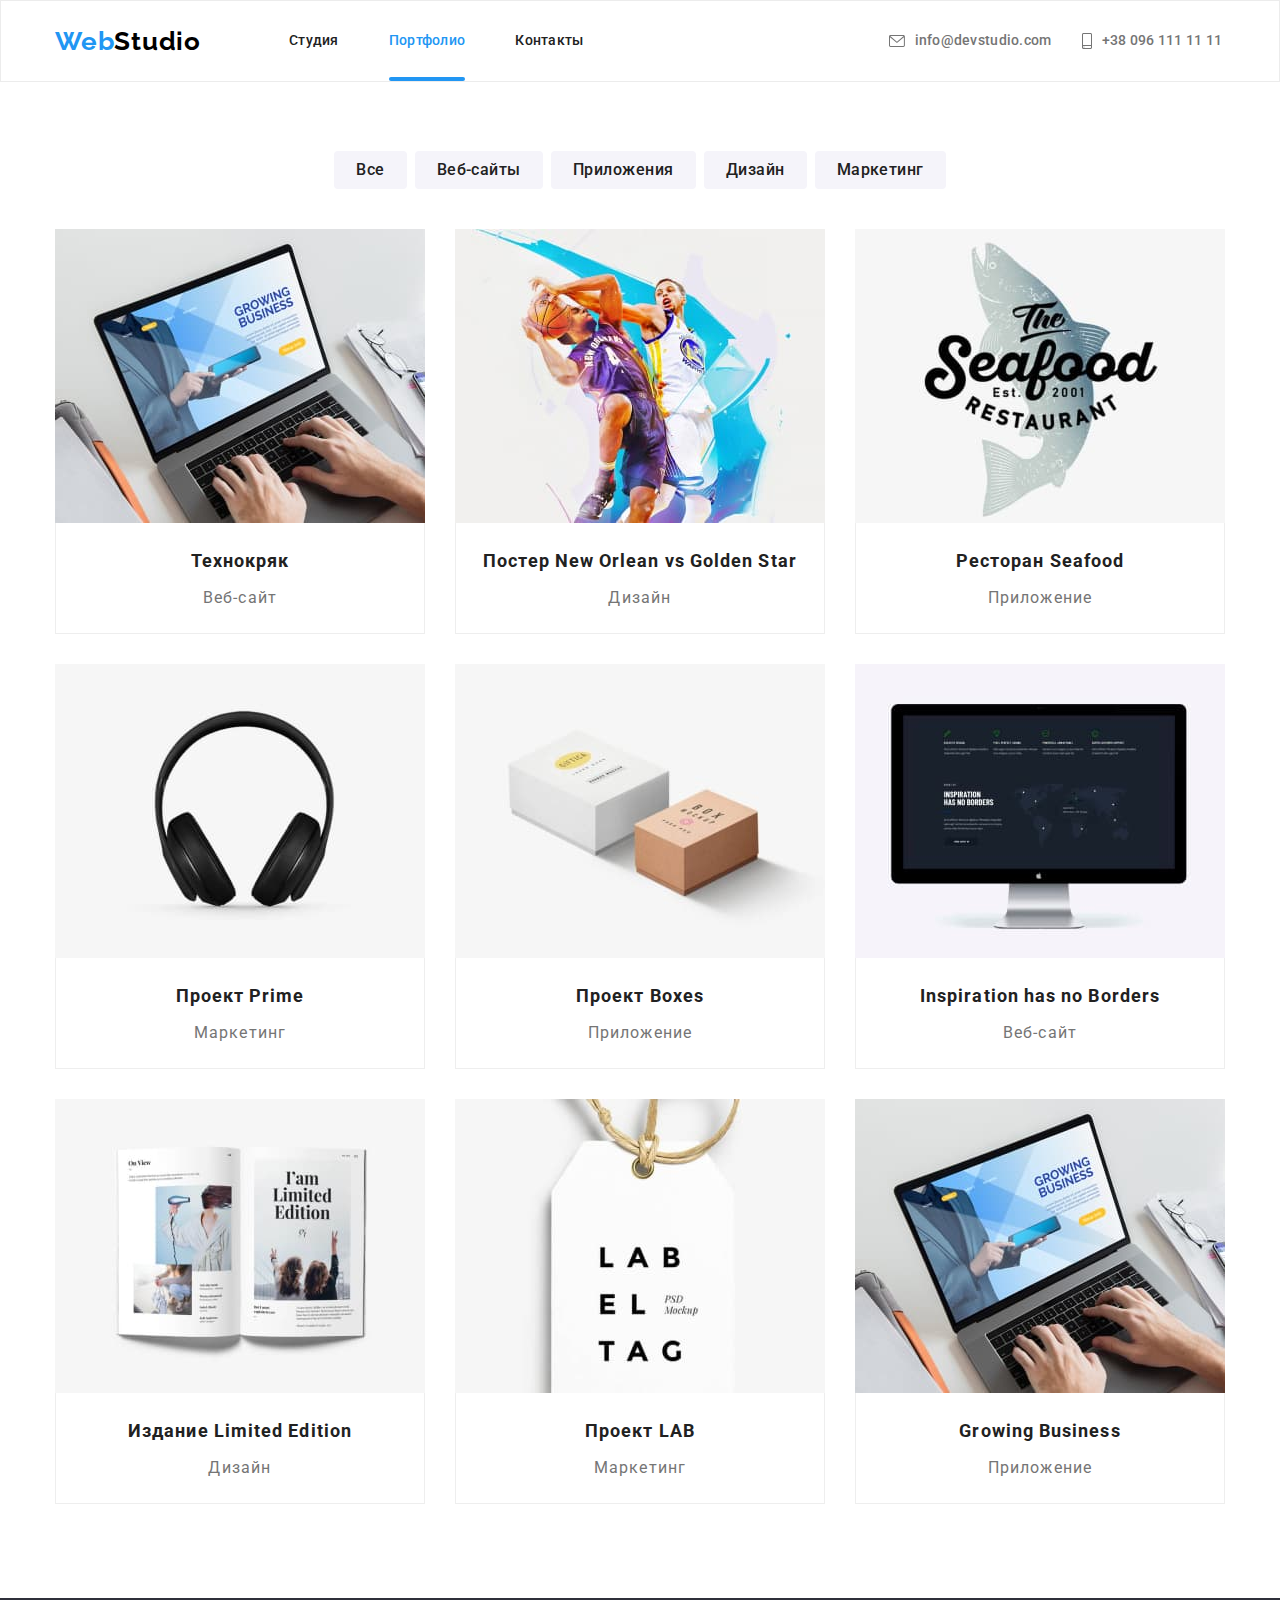
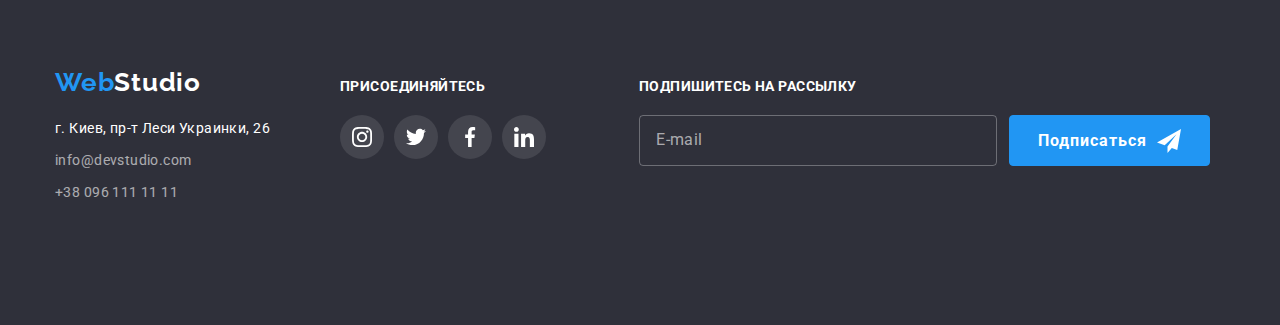
==== commit 16cca9da: "refactoring" ====
--- a/portfolio.html
+++ b/portfolio.html
@@ -49,8 +49,8 @@
             </svg>
           </button>
           <ul class="menu-pages">
-            <li class="menu-pages__item"><a href="./index.html" class="menu-link current">Студия</a></li>
-            <li class="menu-pages__item"><a href="./portfolio.html" class="menu-link">Портфолио</a></li>
+            <li class="menu-pages__item"><a href="./index.html" class="menu-link">Студия</a></li>
+            <li class="menu-pages__item"><a href="./portfolio.html" class="menu-link current">Портфолио</a></li>
             <li class="menu-pages__item"><a href="#" class="menu-link">Контакты</a></li>
           </ul>
           <ul class="menu-contacts">
--- a/css/main.min.css
+++ b/css/main.min.css
@@ -1,3 +1,3 @@
 *,*::before,*::after{-webkit-box-sizing:border-box;box-sizing:border-box}:root{-moz-tab-size:4;-o-tab-size:4;tab-size:4}html{line-height:1.15;-webkit-text-size-adjust:100%}body{margin:0}body{font-family:system-ui,-apple-system,"Segoe UI",Roboto,Helvetica,Arial,sans-serif,"Apple Color Emoji","Segoe UI Emoji"}hr{height:0;color:inherit}abbr[title]{-webkit-text-decoration:underline dotted;text-decoration:underline dotted}b,strong{font-weight:bolder}code,kbd,samp,pre{font-family:ui-monospace, SFMono-Regular, Consolas, 'Liberation Mono',- Menlo, monospace;font-size:1em}small{font-size:80%}sub,sup{font-size:75%;line-height:0;position:relative;vertical-align:baseline}sub{bottom:-0.25em}sup{top:-0.5em}table{text-indent:0;border-color:inherit}button,input,optgroup,select,textarea{font-family:inherit;font-size:100%;line-height:1.15;margin:0}button,select{text-transform:none}button,[type='button'],[type='reset'],[type='submit']{-webkit-appearance:button}::-moz-focus-inner{border-style:none;padding:0}:-moz-focusring{outline:1px dotted ButtonText}:-moz-ui-invalid{box-shadow:none}legend{padding:0}progress{vertical-align:baseline}::-webkit-inner-spin-button,::-webkit-outer-spin-button{height:auto}[type='search']{-webkit-appearance:textfield;outline-offset:-2px}::-webkit-search-decoration{-webkit-appearance:none}::-webkit-file-upload-button{-webkit-appearance:button;font:inherit}summary{display:list-item}*{padding:0;margin:0;border:0}*,*:before,*:after{-webkit-box-sizing:border-box;box-sizing:border-box}nav,footer,header,aside{display:block}html,body{height:100%;width:100%;font-size:100%;line-height:1;font-size:14px;-ms-text-size-adjust:100%;-moz-text-size-adjust:100%;-webkit-text-size-adjust:100%}input,button,textarea{font-family:inherit}input::-ms-clear{display:none}button{cursor:pointer}button::-moz-focus-inner{padding:0;border:0}a,a:visited,a:hover{text-decoration:none}ul,li{list-style:none}img{vertical-align:top}h1,h2,h3,h4,h5,h6{font-size:inherit;font-weight:400}.visually-hidden{position:absolute;width:1px;height:1px;margin:-1px;padding:0;overflow:hidden;border:0;clip:rect(0 0 0 0)}.logo-header,.logo-footer{margin-right:88px;color:#000000;font-family:Raleway, italic;letter-spacing:0.03em;font-weight:700;font-size:24px;line-height:1.16}.logo-header:focus,.logo-footer:focus{color:var(--accent-color)}@media screen and (min-width: 1200px){.logo-header{font-size:26px}}.logo-footer{color:var(--primary-background-color);display:inline-block;margin-bottom:20px;margin-right:auto;padding-right:auto}@media screen and (min-width: 1200px){.logo-footer{font-size:26px}}.logo-part{color:var(--accent-color)}*{margin:0;padding:0}*:before,*:after{-webkit-box-sizing:border-box;box-sizing:border-box}html,body{font-size:40px;margin:0;padding:0;width:100%;height:100%}ul{list-style:none}a{text-decoration:none}button{text-decoration:none;border:none}button:focus{border-color:var(--accent-color)}img{display:block;width:100%;height:auto}header{background-color:var(--primary-background-color)}body{background-color:var(--primary-background-color);color:var(--primary-text-color);font-family:Roboto, sans-serif;letter-spacing:0.03em}footer{background-color:var(--secondary-background-color)}address{font-style:normal}.container{width:100%;margin-left:auto;margin-right:auto;padding-left:15px;padding-right:15px}@media screen and (min-width: 480px){.container{width:480px}}@media screen and (min-width: 768px){.container{width:768px}}@media screen and (min-width: 1200px){.container{width:1200px}}.hidden{position:absolute;overflow:hidden;display:none}:root{--primary-text-color: #757575;--title-text-color: #212121;--accent-color: #2196f3;--primary-background-color: #ffffff;--secondary-background-color: #2f303a;--svg-primary-color: #AFB1B8;--cubic-transition: cubic-bezier(0.4, 0, 0.2, 1)}.btn-hero,.btn-subscribe,.btn-submit{background-color:var(--accent-color);color:var(--primary-background-color);cursor:pointer;text-align:center;min-width:200px;font-family:inherit;border-radius:4px;font-weight:700;font-size:16px;line-height:1.87;letter-spacing:0.06em;border:1px solid var(--accent-color)}.btn-hero{display:inline-block;padding:10px 32px}.btn-subscribe{padding:10px 28px;margin-left:12px;display:-webkit-box;display:-ms-flexbox;display:flex;-webkit-box-align:center;-ms-flex-align:center;align-items:center;-webkit-transition:-webkit-box-shadow 250ms var(--cubic-transition);transition:-webkit-box-shadow 250ms var(--cubic-transition);transition:box-shadow 250ms var(--cubic-transition);transition:box-shadow 250ms var(--cubic-transition), -webkit-box-shadow 250ms var(--cubic-transition)}.btn-subscribe:hover,.btn-subscribe:focus{-webkit-box-shadow:0px 4px 4px rgba(0,0,0,0.15);box-shadow:0px 4px 4px rgba(0,0,0,0.15)}.btn-submit{display:block;margin:0 auto;padding:10px 15px;-webkit-transition:-webkit-box-shadow 250ms var(--cubic-transition);transition:-webkit-box-shadow 250ms var(--cubic-transition);transition:box-shadow 250ms var(--cubic-transition);transition:box-shadow 250ms var(--cubic-transition), -webkit-box-shadow 250ms var(--cubic-transition)}.btn-submit:hover,.btn-submitfocus{-webkit-box-shadow:0px 4px 4px rgba(0,0,0,0.15);box-shadow:0px 4px 4px rgba(0,0,0,0.15)}.section-title{color:var(--title-text-color);letter-spacing:0.03em;font-weight:700;font-size:36px;line-height:1.16;text-align:center}.header{position:relative}@media screen and (min-width: 1200px){.header .container{display:-webkit-box;display:-ms-flexbox;display:flex;-webkit-box-align:center;-ms-flex-align:center;align-items:center}}@media screen and (min-width: 768px){.header::after{position:absolute;content:'';bottom:0;width:100%;max-width:1600px;height:1px}}.navigation{display:-webkit-box;display:-ms-flexbox;display:flex;-webkit-box-align:center;-ms-flex-align:center;align-items:center}@media screen and (max-width: 767px){.navigation{-webkit-box-pack:justify;-ms-flex-pack:justify;justify-content:space-between}}@media screen and (min-width: 1200px){.navigation{height:80px}}.underline{border:1px solid #ececec}@media screen and (max-width: 767px){.main-navigation{display:none}}@media screen and (min-width: 768px){.main-navigation{display:-webkit-box;display:-ms-flexbox;display:flex;-webkit-box-align:center;-ms-flex-align:center;align-items:center}}@media screen and (min-width: 768px){.navigation-list{display:-webkit-box;display:-ms-flexbox;display:flex;padding-left:0;margin:0;margin-right:80px}.navigation-list__item:not(:last-child){margin-right:50px}}@media screen and (min-width: 1200px){.navigation-list{margin-right:305px}}@media screen and (min-width: 768px){.list-link{-webkit-box-align:center;-ms-flex-align:center;align-items:center;display:-webkit-box;display:-ms-flexbox;display:flex;padding-top:32px;padding-bottom:32px}}@media screen and (min-width: 768px){.list-link{position:relative;color:var(--title-text-color);font-weight:500;font-size:14px;line-height:1.14;letter-spacing:0.02em;-webkit-transition:color 250ms var(--cubic-transition);transition:color 250ms var(--cubic-transition)}.list-link.current::after{content:'';position:absolute;left:0;bottom:0;display:block;width:100%;height:4px;background-color:var(--accent-color);border-radius:2px}.list-link:hover,.list-link:focus{color:var(--accent-color)}.list-link.current{color:var(--accent-color)}}@media screen and (min-width: 768px){.contact-list{margin-top:0;margin-bottom:0;padding-left:0}}@media screen and (min-width: 768px) and (min-width: 768px) and (max-width: 1199px){.contact-list__item:not(:last-child){margin-bottom:10px}}@media screen and (min-width: 768px) and (min-width: 1200px){.contact-list__item:not(:last-child){margin-right:30px}}@media screen and (min-width: 1200px){.contact-list{display:-webkit-box;display:-ms-flexbox;display:flex;margin-left:auto;margin-top:0;margin-bottom:0;padding-left:0}}@media screen and (min-width: 768px){.address-link{color:var(--primary-text-color);font-weight:500;font-size:12px;line-height:1.14;letter-spacing:0.02em;-webkit-transition:color 250ms var(--cubic-transition);transition:color 250ms var(--cubic-transition);display:-webkit-box;display:-ms-flexbox;display:flex;-webkit-box-align:center;-ms-flex-align:center;align-items:center}.address-link:hover,.address-link:focus{color:var(--accent-color)}}@media screen and (min-width: 1200px){.address-link{padding-top:32px;padding-bottom:32px;font-size:14px}}.contact-svg{margin-right:10px;fill:currentColor}.hero{background-color:var(--secondary-background-color);max-width:1600px;background-position:center;margin-left:auto;margin-right:auto;text-align:center;width:100%;padding-top:118px;padding-bottom:118px;background-size:cover;background-repeat:no-repeat;background-image:-webkit-gradient(linear, left top, left bottom, from(rgba(47,48,58,0.4)), to(rgba(47,48,58,0.4))),url(../images/hero/hero-mobile.jpg);background-image:linear-gradient(rgba(47,48,58,0.4), rgba(47,48,58,0.4)),url(../images/hero/hero-mobile.jpg)}@media screen and (min-width: 1200px){.hero{padding-top:200px;padding-bottom:200px}}.hero-title{color:var(--primary-background-color);width:100%;margin:0 auto 30px;font-weight:900;font-size:26px;line-height:1.36;letter-spacing:0.06em;text-transform:uppercase}@media screen and (min-width: 480px){.hero-title{width:360px}}@media screen and (min-width: 1200px){.hero-title{width:696px;font-size:44px;padding-left:auto;padding-right:auto}}@media screen and (min-device-pixel-ratio: 2) and (min-width: 320px) and (max-width: 767px), screen and (-webkit-min-device-pixel-ratio: 2) and (min-width: 320px) and (max-width: 767px), screen and (min-resolution: 192dpi) and (min-width: 320px) and (max-width: 767px), screen and (min-resolution: 2dppx) and (min-width: 320px) and (max-width: 767px){.hero{background-image:-webkit-gradient(linear, left top, left bottom, from(rgba(47,48,58,0.4)), to(rgba(47,48,58,0.4))),url("../images/hero/hero-mobile@2x.jpg");background-image:linear-gradient(rgba(47,48,58,0.4), rgba(47,48,58,0.4)),url("../images/hero/hero-mobile@2x.jpg")}}@media screen and (min-width: 768px){.hero{background-image:-webkit-gradient(linear, left top, left bottom, from(rgba(47,48,58,0.4)), to(rgba(47,48,58,0.4))),url("../images/hero/hero-tablet.jpg");background-image:linear-gradient(rgba(47,48,58,0.4), rgba(47,48,58,0.4)),url("../images/hero/hero-tablet.jpg")}}@media screen and (min-device-pixel-ratio: 2) and (min-width: 768px) and (max-width: 1199px), screen and (-webkit-min-device-pixel-ratio: 2) and (min-width: 768px) and (max-width: 1199px), screen and (min-resolution: 192dpi) and (min-width: 768px) and (max-width: 1199px), screen and (min-resolution: 2dppx) and (min-width: 768px) and (max-width: 1199px){.hero{background-image:-webkit-gradient(linear, left top, left bottom, from(rgba(47,48,58,0.4)), to(rgba(47,48,58,0.4))),url("../images/hero/hero-tablet@2x.jpg");background-image:linear-gradient(rgba(47,48,58,0.4), rgba(47,48,58,0.4)),url("../images/hero/hero-tablet@2x.jpg")}}@media screen and (min-width: 1200px){.hero{background-image:-webkit-gradient(linear, left top, left bottom, from(rgba(47,48,58,0.4)), to(rgba(47,48,58,0.4))),url("../images/hero/hero-desktop.jpg");background-image:linear-gradient(rgba(47,48,58,0.4), rgba(47,48,58,0.4)),url("../images/hero/hero-desktop.jpg")}}@media screen and (min-device-pixel-ratio: 2) and (min-width: 1200px), screen and (-webkit-min-device-pixel-ratio: 2) and (min-width: 1200px), screen and (min-resolution: 192dpi) and (min-width: 1200px), screen and (min-resolution: 2dppx) and (min-width: 1200px){.hero{background-image:-webkit-gradient(linear, left top, left bottom, from(rgba(47,48,58,0.4)), to(rgba(47,48,58,0.4))),url("../images/hero/hero-desktop@2x.jpg");background-image:linear-gradient(rgba(47,48,58,0.4), rgba(47,48,58,0.4)),url("../images/hero/hero-desktop@2x.jpg")}}@media screen and (max-width: 1199px){.our-work{display:none}}@media screen and (min-width: 1200px){.our-work{padding:0 0 94px 0}.our-work .section-title{margin-bottom:50px}.work-list{display:-webkit-box;display:-ms-flexbox;display:flex;padding-left:0;margin-top:0;margin-bottom:0}.work-list__item:not(:last-child){margin-right:30px}.work-container{position:relative}.work-description{position:absolute;bottom:0;left:0;width:100%;padding:27px 74px;color:var(--primary-background-color);background-color:rgba(47,48,58,0.8);text-align:center;text-transform:uppercase;font-size:14px;line-height:1.14;font-weight:400}}.features{padding-top:60px;padding-bottom:60px}@media screen and (min-width: 1199px){.features{padding-top:94px;padding-bottom:94px}}.features-list{display:-webkit-box;display:-ms-flexbox;display:flex;-ms-flex-wrap:wrap;flex-wrap:wrap}.features-list__item{width:100%}@media screen and (min-width: 768px){.features-list__item{width:calc((100% - 1 * 30px) / 2)}.features-list__item:not(:nth-child(even)){margin-right:30px}.features-list__item:nth-last-child(n+3){margin-bottom:30px}}@media screen and (min-width: 1200px){.features-list__item{margin:0;width:270px}.features-list__item:not(:last-child){margin-right:30px}}.item-svg{background-color:#F5F4FA;text-align:center;border-radius:4px;padding-top:25px;padding-bottom:25px;margin-bottom:30px;height:120px}.item-title{text-align:center;color:var(--title-text-color);text-transform:uppercase;font-weight:700;font-size:14px;line-height:1.14;padding-bottom:10px}.item-description{font-size:14px;line-height:1.71}@media screen and (max-width: 1199px){.item-description{margin-bottom:30px}}.team{background-color:#f5f4fa;padding:60px 0}.team .section-title{font-size:28px;line-height:1.17;margin-bottom:30px}.team-list{text-align:center;margin-top:0;margin-bottom:0;padding-left:0;font-size:16px;line-height:1.18}@media screen and (min-width: 768px){.team-list{display:-webkit-box;display:-ms-flexbox;display:flex;-ms-flex-wrap:wrap;flex-wrap:wrap}}@media screen and (min-width: 1170px){.team-list{margin:0}}.team-list__item{width:100%;background-color:var(--primary-background-color);-webkit-box-shadow:0px 1px 3px rgba(0,0,0,0.12),0px 1px 1px rgba(0,0,0,0.14),0px 2px 1px rgba(0,0,0,0.2);box-shadow:0px 1px 3px rgba(0,0,0,0.12),0px 1px 1px rgba(0,0,0,0.14),0px 2px 1px rgba(0,0,0,0.2);border-radius:0px 0px 4px 4px}@media screen and (max-width: 766px){.team-list__item:not(:last-child){margin-bottom:30px}}@media screen and (min-width: 480px){.team-list__item{width:450px}}@media screen and (min-width: 768px){.team-list__item{width:calc((100% - 1 * 30px) / 2)}.team-list__item:not(:nth-child(even)){margin-right:30px}.team-list__item:nth-last-child(n+3){margin-bottom:30px}}@media screen and (min-width: 1200px){.team-list__item{width:270px}.team-list__item:not(:last-child){margin-right:30px}.team-list__item:nth-last-child(n+3){margin-bottom:0}}.member{padding:30px 20px;text-align:center}.member-name{color:var(--title-text-color);font-weight:500;font-size:16px;line-height:1.18;text-align:center;margin-bottom:10px}.member-position{margin-bottom:16px}.member-links{display:-webkit-box;display:-ms-flexbox;display:flex;-webkit-box-pack:center;-ms-flex-pack:center;justify-content:center}.member-links:not(:last-child){margin-right:10px}.social-link{width:44px;height:44px;border-radius:50%;display:-webkit-box;display:-ms-flexbox;display:flex;fill:currentColor;-webkit-box-pack:center;-ms-flex-pack:center;justify-content:center;-webkit-box-align:center;-ms-flex-align:center;align-items:center;color:var(--svg-primary-color);background-color:transparent;-webkit-transition:color 250ms var(--cubic-transition),background-color 250ms var(--cubic-transition);transition:color 250ms var(--cubic-transition),background-color 250ms var(--cubic-transition)}.social-link:hover,.social-link:focus{color:var(--primary-background-color);background-color:var(--accent-color)}.clients{padding-top:60px;padding-bottom:60px}@media screen and (min-width: 1200px){.clients{padding:94px 0}}.clients .section-title{font-size:28px;line-height:1.26;margin-bottom:30px}.clients-list{display:-webkit-box;display:-ms-flexbox;display:flex;-webkit-box-pack:justify;-ms-flex-pack:justify;justify-content:space-between}@media screen and (max-width: 1199px){.clients-list{-ms-flex-wrap:wrap;flex-wrap:wrap}}@media screen and (min-width: 768px){.clients-list{-webkit-box-pack:center;-ms-flex-pack:center;justify-content:center}}.clients-list__item{width:210px;height:90px;width:calc((100% - 60px) /2)}@media screen and (max-width: 767px){.clients-list__item{margin:15px}}@media screen and (min-width: 768px) and (max-width: 1199px){.clients-list__item{width:226px}.clients-list__item:not(:nth-child(3n)){margin-right:30px}.clients-list__item:nth-child(-n+3){margin-bottom:30px}}@media screen and (min-width: 1200px){.clients-list__item{width:170px;height:90px}.clients-list__item:not(:last-child){margin-right:30px}}.item-link{display:-webkit-box;display:-ms-flexbox;display:flex;-webkit-box-align:center;-ms-flex-align:center;align-items:center;-webkit-box-pack:center;-ms-flex-pack:center;justify-content:center;fill:currentColor;height:100%;width:100%;border:1px solid var(--svg-primary-color);border-radius:4px;color:var(--svg-primary-color);-webkit-transition:color 250ms var(--cubic-transition),border-color 250ms var(--cubic-transition);transition:color 250ms var(--cubic-transition),border-color 250ms var(--cubic-transition)}.item-link:hover,.item-linkfocus{border-color:var(--accent-color);color:var(--accent-color)}.footer{padding-top:60px;padding-bottom:60px}.footer .container{display:-webkit-box;display:-ms-flexbox;display:flex}@media screen and (max-width: 767px){.footer .container{text-align:center}}@media screen and (max-width: 1199px){.footer .container{-webkit-box-orient:vertical;-webkit-box-direction:normal;-ms-flex-direction:column;flex-direction:column}}@media screen and (min-width: 1200px){.footer .container{-webkit-box-align:baseline;-ms-flex-align:baseline;align-items:baseline}}@media screen and (min-width: 768px) and (max-width: 1199px){.footer-address{margin-right:165px;margin-left:76px;text-align:center}}.address{margin-bottom:60px}.str-address{margin-bottom:8px;color:var(--primary-background-color);font-size:14px;line-height:1.71}.str-address__link{color:var(--primary-background-color);opacity:60%;font-size:14px;line-height:1.71}.str-address__link:hover,.str-address__linkfocus{color:var(--accent-color)}.join{color:var(--primary-background-color);margin-bottom:20px;font-weight:700;font-size:14px;line-height:1.14;letter-spacing:0.03em;text-transform:uppercase}@media screen and (max-width: 1199px){.connect{margin-bottom:60px}}@media screen and (min-width: 768px) and (max-width: 1199px){.connect{text-align:center}}@media screen and (min-width: 1200px){.connect{margin-left:70px}}.connect-list{display:-webkit-box;display:-ms-flexbox;display:flex}@media screen and (max-width: 1199px){.connect-list{-webkit-box-pack:center;-ms-flex-pack:center;justify-content:center}}.connect-list__item:not(:last-child){margin-right:10px}.connect-list__link{fill:currentColor;width:44px;height:44px;border-radius:50%;display:-webkit-box;display:-ms-flexbox;display:flex;-webkit-box-pack:center;-ms-flex-pack:center;justify-content:center;-webkit-box-align:center;-ms-flex-align:center;align-items:center;color:var(--primary-background-color);background-color:rgba(255,255,255,0.1);-webkit-transition:background-color 250ms var(--cubic-transition);transition:background-color 250ms var(--cubic-transition)}.connect-list__link:hover,.connect-list__linkfocus{background-color:var(--accent-color)}.subscribe{display:-webkit-box;display:-ms-flexbox;display:flex}@media screen and (min-width: 1200px){.subscribe{margin-left:93px}}.subscribe-form{display:-webkit-box;display:-ms-flexbox;display:flex}@media screen and (max-width: 1199px){.subscribe-form{-webkit-box-orient:vertical;-webkit-box-direction:normal;-ms-flex-direction:column;flex-direction:column;width:100%}}@media screen and (min-width: 1200px){.subscribe-form{display:block}}.subscribe-title{font-weight:700;font-size:14px;line-height:1.14;letter-spacing:0.03em;text-align:center;text-transform:uppercase;color:var(--primary-background-color);margin-bottom:20px}@media screen and (min-width: 1200px){.subscribe-title{text-align:start}}.subscribe-wrapper{display:-webkit-box;display:-ms-flexbox;display:flex}@media screen and (max-width: 1199px){.subscribe-wrapper{-webkit-box-orient:vertical;-webkit-box-direction:normal;-ms-flex-direction:column;flex-direction:column;-webkit-box-align:center;-ms-flex-align:center;align-items:center}}.subscribe-input{width:100%;margin-bottom:20px;padding:15px 16px;font-size:16px;background-color:transparent;border-radius:4px;border:1px solid rgba(255,255,255,0.3);color:var(--primary-background-color);-webkit-transition:border-color 250ms var(--cubic-transition);transition:border-color 250ms var(--cubic-transition)}@media screen and (min-width: 768px){.subscribe-input{width:450px}}@media screen and (min-width: 1200px){.subscribe-input{margin-bottom:0;width:358px;display:block}}.subscribe-input::-webkit-input-placeholder{font-size:16px;letter-spacing:0.03em;color:rgba(255,255,255,0.6)}.subscribe-input:-ms-input-placeholder{font-size:16px;letter-spacing:0.03em;color:rgba(255,255,255,0.6)}.subscribe-input::-ms-input-placeholder{font-size:16px;letter-spacing:0.03em;color:rgba(255,255,255,0.6)}.subscribe-input::placeholder{font-size:16px;letter-spacing:0.03em;color:rgba(255,255,255,0.6)}.btn-subscribe__icon{margin-left:10px;fill:currentColor}@media screen and (min-width: 768px){.description{display:-webkit-box;display:-ms-flexbox;display:flex;-webkit-box-align:baseline;-ms-flex-align:baseline;align-items:baseline}}@media screen and (min-width: 1200px){.description{-webkit-box-align:baseline;-ms-flex-align:baseline;align-items:baseline}}.menu-container{position:fixed;width:100%;z-index:2;top:0;left:0;overflow:scroll;padding:45px 40px;background-color:var(--primary-background-color);opacity:0;visibility:hidden;pointer-events:none}@media screen and (min-width: 768px){.menu-container{display:none}}.menu-button{margin-top:10px;display:block;margin-left:auto;border:none;background-color:transparent}.menu-button:hover,.menu-button:focus{fill:var(--accent-color)}.menu-link{color:var(--title-text-color);font-weight:500;font-size:40px;line-height:1.14;letter-spacing:0.02em;-webkit-transition:color 250ms var(--cubic-transition);transition:color 250ms var(--cubic-transition)}.menu-link:hover,.menu-linkfocus{color:var(--accent-color)}@media screen and (min-width: 768px){.menu__nav-menu{display:none}}.menu-container.is-open{opacity:1;visibility:visible;pointer-events:auto}.menu-button__close{position:absolute;top:10px;right:15px;margin-top:10px;background-color:transparent;border:transparent;-webkit-transition:fill 250ms var(--cubic-transition);transition:fill 250ms var(--cubic-transition)}.menu-button__close:hover,.menu-button__close:focus{fill:var(--accent-color)}.menu-pages__item:not(:last-child){margin-bottom:36px}.menu-pages__item:last-child{margin-bottom:302px}@media screen and (max-width: 767px){.menu-contacts{display:-webkit-box;display:-ms-flexbox;display:flex;-webkit-box-orient:vertical;-webkit-box-direction:reverse;-ms-flex-direction:column-reverse;flex-direction:column-reverse}}.menu-contacts .menu-link{font-size:34px;color:var(--accent-color)}.menu-contacts .menu-email{font-size:24px;color:var(--primary-text-color)}.item-phone{margin-bottom:32px}.item-email{margin-bottom:64px}@media screen and (max-width: 767px){.contact-svg{display:none}}.socials-navigation{display:-webkit-box;display:-ms-flexbox;display:flex;-ms-flex-wrap:wrap;flex-wrap:wrap;margin-right:auto}.socials-navigation__item{margin-top:15px;margin-bottom:15px;font-weight:500;font-size:18px;line-height:1.22;letter-spacing:0.02em}.socials-navigation__item:not(:last-child){margin-right:10px;padding-right:10px;border-right:1px solid rgba(33,33,33,0.2)}.navigation-link{color:var(--accent-color)}.current{color:var(--accent-color)}.filter-list{display:-webkit-box;display:-ms-flexbox;display:flex;-webkit-box-orient:horizontal;-webkit-box-direction:normal;-ms-flex-direction:row;flex-direction:row;-ms-flex-wrap:wrap;flex-wrap:wrap;margin-bottom:40px;margin-top:60px}@media screen and (min-width: 768px){.filter-list{-webkit-box-pack:center;-ms-flex-pack:center;justify-content:center}}.filter-button{background-color:#f5f4fa;color:#212121;padding:6px 22px;border-radius:4px;font-family:inherit;font-weight:500;font-size:16px;line-height:1.62;letter-spacing:0.03em;text-align:center;cursor:pointer;-webkit-transition:color 250ms var(--cubic-transition),background-color 250ms var(--cubic-transition),-webkit-box-shadow 250ms var(--cubic-transition);transition:color 250ms var(--cubic-transition),background-color 250ms var(--cubic-transition),-webkit-box-shadow 250ms var(--cubic-transition);transition:color 250ms var(--cubic-transition),background-color 250ms var(--cubic-transition),box-shadow 250ms var(--cubic-transition);transition:color 250ms var(--cubic-transition),background-color 250ms var(--cubic-transition),box-shadow 250ms var(--cubic-transition),-webkit-box-shadow 250ms var(--cubic-transition)}.filter-button:hover,.filter-buttonfocus{background-color:var(--accent-color);color:var(--primary-background-color);-webkit-box-shadow:0px 3px 1px rgba(0,0,0,0.1),0px 1px 2px rgba(0,0,0,0.08),0px 2px 2px rgba(0,0,0,0.12);box-shadow:0px 3px 1px rgba(0,0,0,0.1),0px 1px 2px rgba(0,0,0,0.08),0px 2px 2px rgba(0,0,0,0.12)}.filter-list__item:not(:last-child){margin-right:8px}.projects{margin-bottom:60px;display:-webkit-box;display:-ms-flexbox;display:flex;-ms-flex-wrap:wrap;flex-wrap:wrap}@media screen and (min-width: 1200px){.projects{margin-bottom:94px}}.projects-item{width:100%}@media screen and (min-width: 768px){.projects-item{width:354px;text-align:center;width:calc((100% - 4 * 15px) /2)}.projects-item:nth-last-child(odd){margin-right:30px}}@media screen and (max-width: 1199px){.projects-item:not(:last-child){margin-bottom:30px}}@media screen and (min-width: 1200px){.projects-item{margin-right:30px;margin-bottom:30px;width:370px}.projects-item:nth-child(3n){margin-right:0px}.projects-item:nth-last-child(-n+3){margin-bottom:0px}}.projects-item:hover .card-overlay{-webkit-transform:translateY(0);transform:translateY(0)}.projects-item__link{color:var(--primary-text-color);display:block;font-size:16px;line-height:1.87}.projects-item__link:hover,.projects-item__linkfocus{-webkit-box-shadow:0px 1px 1px rgba(0,0,0,0.12),0px 4px 4px rgba(0,0,0,0.06),1px 4px 6px rgba(0,0,0,0.16);box-shadow:0px 1px 1px rgba(0,0,0,0.12),0px 4px 4px rgba(0,0,0,0.06),1px 4px 6px rgba(0,0,0,0.16)}.card-text{padding:20px 24px;border-right:1px solid #eeeeee;border-left:1px solid #eeeeee;border-bottom:1px solid #eeeeee;-webkit-box-sizing:border-box;box-sizing:border-box}.card-title{color:var(--title-text-color);margin-bottom:4px;font-weight:700;font-size:18px;line-height:2;letter-spacing:0.06em}.card-thumb{position:relative;overflow:hidden}.card-thumb:hover::before{opacity:1}.card-overlay{position:absolute;top:0;left:0;width:100%;height:100%;background-color:rgba(33,150,243,0.9);color:var(--primary-background-color);-webkit-transform:translateY(110%);transform:translateY(110%);-webkit-transition:-webkit-transform 250ms cubic-bezier(0.4, 0, 0.2, 1);transition:-webkit-transform 250ms cubic-bezier(0.4, 0, 0.2, 1);transition:transform 250ms cubic-bezier(0.4, 0, 0.2, 1);transition:transform 250ms cubic-bezier(0.4, 0, 0.2, 1), -webkit-transform 250ms cubic-bezier(0.4, 0, 0.2, 1);padding:63px 24px}@media screen and (max-width: 767px){.card-overlay{padding:77px 24px}}@media screen and (max-width: 1599px){.card-overlay{padding:49px 24px}}@media screen and (max-width: 1199px){.basketball{font-size:16px}}.backdrop{position:fixed;top:0;left:0;width:100%;height:100%;background-color:rgba(0,0,0,0.2);opacity:1;-webkit-transition:opacity 250ms var(--cubic-transition);transition:opacity 250ms var(--cubic-transition)}.backdrop.is-hidden{opacity:0;pointer-events:none}.backdrop.is-hidden .modal{-webkit-transform:translate(-50%, -50%) scale(0.9);transform:translate(-50%, -50%) scale(0.9)}.modal{position:absolute;top:34%;left:50%;-webkit-transform:translate(-50%, -50%) scale(1);transform:translate(-50%, -50%) scale(1);width:100%;background-color:var(--primary-background-color);-webkit-transition:-webkit-transform 250ms var(--cubic-transition);transition:-webkit-transform 250ms var(--cubic-transition);transition:transform 250ms var(--cubic-transition);transition:transform 250ms var(--cubic-transition), -webkit-transform 250ms var(--cubic-transition);padding:40px 32px 29px 48px;border-radius:4px}@media screen and (min-width: 480px){.modal{width:450px}}@media screen and (min-width: 1600px){.modal{width:528px}}.form-title{text-align:center;font-weight:700;font-size:20px;line-height:1.15;letter-spacing:0.03em;margin-bottom:30px;color:var(--title-text-color)}.close-button{position:absolute;content:'';top:8px;right:8px;border-radius:50%;width:30px;height:30px;background-color:var(--primary-background-color);border:1px solid rgba(0,0,0,0.1);cursor:pointer;-webkit-box-sizing:border-box;box-sizing:border-box;-webkit-transition:color 250ms var(--cubic-transition);transition:color 250ms var(--cubic-transition)}.close-button:hover,.close-button:focus{color:var(--accent-color)}.closing-cross{fill:currentColor;background-size:contain;position:absolute;left:9px;top:9px}.input-field{position:relative}.form-input{display:block;width:100%;margin-bottom:10px;height:40px;border:1px solid rgba(33,33,33,0.2);border-radius:4px;padding:12px 0 12px 42px;font-size:16px;outline:none;-webkit-transition:border-color 250ms var(--cubic-transition);transition:border-color 250ms var(--cubic-transition)}.form-input:focus{border-color:var(--accent-color)}.label-title{display:block;margin-bottom:4px;font-size:12px;line-height:1.16;letter-spacing:0.01em}.input-icon{position:absolute;top:50%;left:12px;-webkit-transform:translateY(-50%);transform:translateY(-50%);-webkit-transition:fill 250ms var(--cubic-transition);transition:fill 250ms var(--cubic-transition)}.form-input:focus+.input-icon{fill:var(--accent-color)}.text-input{resize:none;outline:none;display:block;width:100%;height:120px;border-radius:4px;border:1px solid rgba(33,33,33,0.2);padding:12px 16px;margin-bottom:20px;-webkit-transition:border-color 250ms var(--cubic-transition);transition:border-color 250ms var(--cubic-transition);font-size:16px}.text-input:focus{border-color:var(--accent-color)}textarea::-webkit-input-placeholder{color:rgba(117,117,117,0.5);font-size:14px;letter-spacing:0.01em}textarea:-ms-input-placeholder{color:rgba(117,117,117,0.5);font-size:14px;letter-spacing:0.01em}textarea::-ms-input-placeholder{color:rgba(117,117,117,0.5);font-size:14px;letter-spacing:0.01em}textarea::placeholder{color:rgba(117,117,117,0.5);font-size:14px;letter-spacing:0.01em}.agreement{display:inline-block;margin-bottom:30px}.agreement-text{display:inline-block;font-weight:400;font-size:14px;line-height:1.71}.agreement-text::before{content:'';display:inline-block;vertical-align:middle;width:16px;height:15px;border:2px solid var(--title-text-color);border-radius:2px;margin-right:7px}.agreement-checkbox{position:absolute;width:1px;height:1px;margin:-1px;border:0;padding:0;clip:rect(0 0 0 0);overflow:hidden}.agreement-checkbox:focus+.agreement-text::before{outline:2px solid var(--title-text-color)}.agreement-checkbox:checked+.agreement-text::before{background-color:var(--accent-color);border-color:var(--accent-color);background-image:url("../images/icon-tick.svg");background-size:contain;background-origin:border-box}.agreement-link{margin-left:5px;text-decoration:underline;color:var(--accent-color)}
+ Menlo, monospace;font-size:1em}small{font-size:80%}sub,sup{font-size:75%;line-height:0;position:relative;vertical-align:baseline}sub{bottom:-0.25em}sup{top:-0.5em}table{text-indent:0;border-color:inherit}button,input,optgroup,select,textarea{font-family:inherit;font-size:100%;line-height:1.15;margin:0}button,select{text-transform:none}button,[type='button'],[type='reset'],[type='submit']{-webkit-appearance:button}::-moz-focus-inner{border-style:none;padding:0}:-moz-focusring{outline:1px dotted ButtonText}:-moz-ui-invalid{box-shadow:none}legend{padding:0}progress{vertical-align:baseline}::-webkit-inner-spin-button,::-webkit-outer-spin-button{height:auto}[type='search']{-webkit-appearance:textfield;outline-offset:-2px}::-webkit-search-decoration{-webkit-appearance:none}::-webkit-file-upload-button{-webkit-appearance:button;font:inherit}summary{display:list-item}*{padding:0;margin:0;border:0}*,*:before,*:after{-webkit-box-sizing:border-box;box-sizing:border-box}nav,footer,header,aside{display:block}html,body{height:100%;width:100%;font-size:100%;line-height:1;font-size:14px;-ms-text-size-adjust:100%;-moz-text-size-adjust:100%;-webkit-text-size-adjust:100%}input,button,textarea{font-family:inherit}input::-ms-clear{display:none}button{cursor:pointer}button::-moz-focus-inner{padding:0;border:0}a,a:visited,a:hover{text-decoration:none}ul,li{list-style:none}img{vertical-align:top}h1,h2,h3,h4,h5,h6{font-size:inherit;font-weight:400}.visually-hidden{position:absolute;width:1px;height:1px;margin:-1px;padding:0;overflow:hidden;border:0;clip:rect(0 0 0 0)}.logo-header,.logo-footer{margin-right:88px;color:#000000;font-family:Raleway, italic;letter-spacing:0.03em;font-weight:700;font-size:24px;line-height:1.16}.logo-header:focus,.logo-footer:focus{color:var(--accent-color)}@media screen and (min-width: 1200px){.logo-header{font-size:26px}}.logo-footer{color:var(--primary-background-color);display:inline-block;margin-bottom:20px;margin-right:auto;padding-right:auto}@media screen and (min-width: 1200px){.logo-footer{font-size:26px}}.logo-part{color:var(--accent-color)}*{margin:0;padding:0}*:before,*:after{-webkit-box-sizing:border-box;box-sizing:border-box}html,body{font-size:40px;margin:0;padding:0;width:100%;height:100%}ul{list-style:none}a{text-decoration:none}button{text-decoration:none;border:none}button:focus{border-color:var(--accent-color)}img{display:block;width:100%;height:auto}header{background-color:var(--primary-background-color)}body{background-color:var(--primary-background-color);color:var(--primary-text-color);font-family:Roboto, sans-serif;letter-spacing:0.03em}footer{background-color:var(--secondary-background-color)}address{font-style:normal}.container{width:100%;margin-left:auto;margin-right:auto;padding-left:15px;padding-right:15px}@media screen and (min-width: 480px){.container{width:480px}}@media screen and (min-width: 768px){.container{width:768px}}@media screen and (min-width: 1200px){.container{width:1200px}}.hidden{position:absolute;overflow:hidden;display:none}:root{--primary-text-color: #757575;--title-text-color: #212121;--accent-color: #2196f3;--primary-background-color: #ffffff;--secondary-background-color: #2f303a;--svg-primary-color: #AFB1B8;--cubic-transition: cubic-bezier(0.4, 0, 0.2, 1)}.btn-hero,.btn-subscribe,.btn-submit{background-color:var(--accent-color);color:var(--primary-background-color);cursor:pointer;text-align:center;min-width:200px;font-family:inherit;border-radius:4px;font-weight:700;font-size:16px;line-height:1.87;letter-spacing:0.06em;border:1px solid var(--accent-color)}.btn-hero{display:inline-block;padding:10px 32px}.btn-subscribe{padding:10px 28px;margin-left:12px;display:-webkit-box;display:-ms-flexbox;display:flex;-webkit-box-align:center;-ms-flex-align:center;align-items:center;-webkit-transition:-webkit-box-shadow 250ms var(--cubic-transition);transition:-webkit-box-shadow 250ms var(--cubic-transition);transition:box-shadow 250ms var(--cubic-transition);transition:box-shadow 250ms var(--cubic-transition), -webkit-box-shadow 250ms var(--cubic-transition)}.btn-subscribe:hover,.btn-subscribe:focus{-webkit-box-shadow:0px 4px 4px rgba(0,0,0,0.15);box-shadow:0px 4px 4px rgba(0,0,0,0.15)}.btn-submit{display:block;margin:0 auto;padding:10px 15px;-webkit-transition:-webkit-box-shadow 250ms var(--cubic-transition);transition:-webkit-box-shadow 250ms var(--cubic-transition);transition:box-shadow 250ms var(--cubic-transition);transition:box-shadow 250ms var(--cubic-transition), -webkit-box-shadow 250ms var(--cubic-transition)}.btn-submit:hover,.btn-submitfocus{-webkit-box-shadow:0px 4px 4px rgba(0,0,0,0.15);box-shadow:0px 4px 4px rgba(0,0,0,0.15)}.section-title{color:var(--title-text-color);letter-spacing:0.03em;font-weight:700;font-size:36px;line-height:1.16;text-align:center}.header{position:relative}@media screen and (min-width: 1200px){.header .container{display:-webkit-box;display:-ms-flexbox;display:flex;-webkit-box-align:center;-ms-flex-align:center;align-items:center}}@media screen and (min-width: 768px){.header::after{position:absolute;content:'';bottom:0;width:100%;max-width:1600px;height:1px}}.navigation{display:-webkit-box;display:-ms-flexbox;display:flex;-webkit-box-align:center;-ms-flex-align:center;align-items:center}@media screen and (max-width: 767px){.navigation{-webkit-box-pack:justify;-ms-flex-pack:justify;justify-content:space-between}}@media screen and (min-width: 1200px){.navigation{height:80px}}.underline{border:1px solid #ececec}@media screen and (max-width: 767px){.main-navigation{display:none}}@media screen and (min-width: 768px){.main-navigation{display:-webkit-box;display:-ms-flexbox;display:flex;-webkit-box-align:center;-ms-flex-align:center;align-items:center}}@media screen and (min-width: 768px){.navigation-list{display:-webkit-box;display:-ms-flexbox;display:flex;padding-left:0;margin:0;margin-right:80px}.navigation-list__item:not(:last-child){margin-right:50px}}@media screen and (min-width: 1200px){.navigation-list{margin-right:305px}}@media screen and (min-width: 768px){.list-link{-webkit-box-align:center;-ms-flex-align:center;align-items:center;display:-webkit-box;display:-ms-flexbox;display:flex;padding-top:32px;padding-bottom:32px}}@media screen and (min-width: 768px){.list-link{position:relative;color:var(--title-text-color);font-weight:500;font-size:14px;line-height:1.14;letter-spacing:0.02em;-webkit-transition:color 250ms var(--cubic-transition);transition:color 250ms var(--cubic-transition)}.list-link.current::after{content:'';position:absolute;left:0;bottom:0;display:block;width:100%;height:4px;background-color:var(--accent-color);border-radius:2px}.list-link:hover,.list-link:focus{color:var(--accent-color)}.list-link.current{color:var(--accent-color)}}@media screen and (min-width: 768px){.contact-list{margin-top:0;margin-bottom:0;padding-left:0}}@media screen and (min-width: 768px) and (min-width: 768px) and (max-width: 1199px){.contact-list__item:not(:last-child){margin-bottom:10px}}@media screen and (min-width: 768px) and (min-width: 1200px){.contact-list__item:not(:last-child){margin-right:30px}}@media screen and (min-width: 1200px){.contact-list{display:-webkit-box;display:-ms-flexbox;display:flex;margin-left:auto;margin-top:0;margin-bottom:0;padding-left:0}}@media screen and (min-width: 768px){.address-link{color:var(--primary-text-color);font-weight:500;font-size:12px;line-height:1.14;letter-spacing:0.02em;-webkit-transition:color 250ms var(--cubic-transition);transition:color 250ms var(--cubic-transition);display:-webkit-box;display:-ms-flexbox;display:flex;-webkit-box-align:center;-ms-flex-align:center;align-items:center}.address-link:hover,.address-link:focus{color:var(--accent-color)}}@media screen and (min-width: 1200px){.address-link{padding-top:32px;padding-bottom:32px;font-size:14px}}.contact-svg{margin-right:10px;fill:currentColor}.hero{background-color:var(--secondary-background-color);max-width:1600px;background-position:center;margin-left:auto;margin-right:auto;text-align:center;width:100%;padding-top:118px;padding-bottom:118px;background-size:cover;background-repeat:no-repeat;background-image:-webkit-gradient(linear, left top, left bottom, from(rgba(47,48,58,0.4)), to(rgba(47,48,58,0.4))),url(../images/hero/hero-mobile.jpg);background-image:linear-gradient(rgba(47,48,58,0.4), rgba(47,48,58,0.4)),url(../images/hero/hero-mobile.jpg)}@media screen and (min-width: 1200px){.hero{padding-top:200px;padding-bottom:200px}}.hero-title{color:var(--primary-background-color);width:100%;margin:0 auto 30px;font-weight:900;font-size:26px;line-height:1.36;letter-spacing:0.06em;text-transform:uppercase}@media screen and (min-width: 480px){.hero-title{width:360px}}@media screen and (min-width: 1200px){.hero-title{width:696px;font-size:44px;padding-left:auto;padding-right:auto}}@media screen and (min-device-pixel-ratio: 2) and (min-width: 320px) and (max-width: 767px), screen and (-webkit-min-device-pixel-ratio: 2) and (min-width: 320px) and (max-width: 767px), screen and (min-resolution: 192dpi) and (min-width: 320px) and (max-width: 767px), screen and (min-resolution: 2dppx) and (min-width: 320px) and (max-width: 767px){.hero{background-image:-webkit-gradient(linear, left top, left bottom, from(rgba(47,48,58,0.4)), to(rgba(47,48,58,0.4))),url("../images/hero/hero-mobile@2x.jpg");background-image:linear-gradient(rgba(47,48,58,0.4), rgba(47,48,58,0.4)),url("../images/hero/hero-mobile@2x.jpg")}}@media screen and (min-width: 768px){.hero{background-image:-webkit-gradient(linear, left top, left bottom, from(rgba(47,48,58,0.4)), to(rgba(47,48,58,0.4))),url("../images/hero/hero-tablet.jpg");background-image:linear-gradient(rgba(47,48,58,0.4), rgba(47,48,58,0.4)),url("../images/hero/hero-tablet.jpg")}}@media screen and (min-device-pixel-ratio: 2) and (min-width: 768px) and (max-width: 1199px), screen and (-webkit-min-device-pixel-ratio: 2) and (min-width: 768px) and (max-width: 1199px), screen and (min-resolution: 192dpi) and (min-width: 768px) and (max-width: 1199px), screen and (min-resolution: 2dppx) and (min-width: 768px) and (max-width: 1199px){.hero{background-image:-webkit-gradient(linear, left top, left bottom, from(rgba(47,48,58,0.4)), to(rgba(47,48,58,0.4))),url("../images/hero/hero-tablet@2x.jpg");background-image:linear-gradient(rgba(47,48,58,0.4), rgba(47,48,58,0.4)),url("../images/hero/hero-tablet@2x.jpg")}}@media screen and (min-width: 1200px){.hero{background-image:-webkit-gradient(linear, left top, left bottom, from(rgba(47,48,58,0.4)), to(rgba(47,48,58,0.4))),url("../images/hero/hero-desktop.jpg");background-image:linear-gradient(rgba(47,48,58,0.4), rgba(47,48,58,0.4)),url("../images/hero/hero-desktop.jpg")}}@media screen and (min-device-pixel-ratio: 2) and (min-width: 1200px), screen and (-webkit-min-device-pixel-ratio: 2) and (min-width: 1200px), screen and (min-resolution: 192dpi) and (min-width: 1200px), screen and (min-resolution: 2dppx) and (min-width: 1200px){.hero{background-image:-webkit-gradient(linear, left top, left bottom, from(rgba(47,48,58,0.4)), to(rgba(47,48,58,0.4))),url("../images/hero/hero-desktop@2x.jpg");background-image:linear-gradient(rgba(47,48,58,0.4), rgba(47,48,58,0.4)),url("../images/hero/hero-desktop@2x.jpg")}}@media screen and (max-width: 1199px){.our-work{display:none}}@media screen and (min-width: 1200px){.our-work{padding:0 0 94px 0}.our-work .section-title{margin-bottom:50px}.work-list{display:-webkit-box;display:-ms-flexbox;display:flex;padding-left:0;margin-top:0;margin-bottom:0}.work-list__item:not(:last-child){margin-right:30px}.work-container{position:relative}.work-description{position:absolute;bottom:0;left:0;width:100%;padding:27px 74px;color:var(--primary-background-color);background-color:rgba(47,48,58,0.8);text-align:center;text-transform:uppercase;font-size:14px;line-height:1.14;font-weight:400}}.features{padding-top:60px;padding-bottom:60px}@media screen and (min-width: 1199px){.features{padding-top:94px;padding-bottom:94px}}.features-list{display:-webkit-box;display:-ms-flexbox;display:flex;-ms-flex-wrap:wrap;flex-wrap:wrap}.features-list__item{width:100%}@media screen and (min-width: 768px){.features-list__item{width:calc((100% - 1 * 30px) / 2)}.features-list__item:not(:nth-child(even)){margin-right:30px}.features-list__item:nth-last-child(n+3){margin-bottom:30px}}@media screen and (min-width: 1200px){.features-list__item{margin:0;width:270px}.features-list__item:not(:last-child){margin-right:30px}}.item-svg{background-color:#F5F4FA;text-align:center;border-radius:4px;padding-top:25px;padding-bottom:25px;margin-bottom:30px;height:120px}.item-title{text-align:center;color:var(--title-text-color);text-transform:uppercase;font-weight:700;font-size:14px;line-height:1.14;padding-bottom:10px}.item-description{font-size:14px;line-height:1.71;letter-spacing:0.03em}@media screen and (max-width: 1199px){.item-description{margin-bottom:30px}}.team{background-color:#f5f4fa;padding:60px 0}.team .section-title{font-size:28px;line-height:1.17;margin-bottom:30px}.team-list{text-align:center;margin-top:0;margin-bottom:0;padding-left:0;font-size:16px;line-height:1.18}@media screen and (min-width: 768px){.team-list{display:-webkit-box;display:-ms-flexbox;display:flex;-ms-flex-wrap:wrap;flex-wrap:wrap}}@media screen and (min-width: 1170px){.team-list{margin:0}}.team-list__item{width:100%;background-color:var(--primary-background-color);-webkit-box-shadow:0px 1px 3px rgba(0,0,0,0.12),0px 1px 1px rgba(0,0,0,0.14),0px 2px 1px rgba(0,0,0,0.2);box-shadow:0px 1px 3px rgba(0,0,0,0.12),0px 1px 1px rgba(0,0,0,0.14),0px 2px 1px rgba(0,0,0,0.2);border-radius:0px 0px 4px 4px}@media screen and (max-width: 766px){.team-list__item:not(:last-child){margin-bottom:30px}}@media screen and (min-width: 480px){.team-list__item{width:450px}}@media screen and (min-width: 768px){.team-list__item{width:calc((100% - 1 * 30px) / 2)}.team-list__item:not(:nth-child(even)){margin-right:30px}.team-list__item:nth-last-child(n+3){margin-bottom:30px}}@media screen and (min-width: 1200px){.team-list__item{width:270px}.team-list__item:not(:last-child){margin-right:30px}.team-list__item:nth-last-child(n+3){margin-bottom:0}}.member{padding:30px 20px;text-align:center}.member-name{color:var(--title-text-color);font-weight:500;font-size:16px;line-height:1.18;text-align:center;margin-bottom:10px}.member-position{margin-bottom:16px}.member-links{display:-webkit-box;display:-ms-flexbox;display:flex;-webkit-box-pack:center;-ms-flex-pack:center;justify-content:center}.member-links:not(:last-child){margin-right:10px}.social-link{width:44px;height:44px;border-radius:50%;display:-webkit-box;display:-ms-flexbox;display:flex;fill:currentColor;-webkit-box-pack:center;-ms-flex-pack:center;justify-content:center;-webkit-box-align:center;-ms-flex-align:center;align-items:center;color:var(--svg-primary-color);background-color:transparent;-webkit-transition:color 250ms var(--cubic-transition),background-color 250ms var(--cubic-transition);transition:color 250ms var(--cubic-transition),background-color 250ms var(--cubic-transition)}.social-link:hover,.social-link:focus{color:var(--primary-background-color);background-color:var(--accent-color)}.clients{padding-top:60px;padding-bottom:60px}@media screen and (min-width: 1200px){.clients{padding:94px 0}}.clients .section-title{font-size:28px;line-height:1.26;margin-bottom:30px}.clients-list{display:-webkit-box;display:-ms-flexbox;display:flex;-webkit-box-pack:justify;-ms-flex-pack:justify;justify-content:space-between}@media screen and (max-width: 1199px){.clients-list{-ms-flex-wrap:wrap;flex-wrap:wrap}}@media screen and (min-width: 768px){.clients-list{-webkit-box-pack:center;-ms-flex-pack:center;justify-content:center}}.clients-list__item{width:210px;height:90px;width:calc((100% - 60px) /2)}@media screen and (max-width: 767px){.clients-list__item{margin:15px}}@media screen and (min-width: 768px) and (max-width: 1199px){.clients-list__item{width:226px}.clients-list__item:not(:nth-child(3n)){margin-right:30px}.clients-list__item:nth-child(-n+3){margin-bottom:30px}}@media screen and (min-width: 1200px){.clients-list__item{width:170px;height:90px}.clients-list__item:not(:last-child){margin-right:30px}}.item-link{display:-webkit-box;display:-ms-flexbox;display:flex;-webkit-box-align:center;-ms-flex-align:center;align-items:center;-webkit-box-pack:center;-ms-flex-pack:center;justify-content:center;fill:currentColor;height:100%;width:100%;border:1px solid var(--svg-primary-color);border-radius:4px;color:var(--svg-primary-color);-webkit-transition:color 250ms var(--cubic-transition),border-color 250ms var(--cubic-transition);transition:color 250ms var(--cubic-transition),border-color 250ms var(--cubic-transition)}.item-link:hover,.item-linkfocus{border-color:var(--accent-color);color:var(--accent-color)}.footer{padding-top:60px;padding-bottom:60px}.footer .container{display:-webkit-box;display:-ms-flexbox;display:flex}@media screen and (max-width: 767px){.footer .container{text-align:center}}@media screen and (max-width: 1199px){.footer .container{-webkit-box-orient:vertical;-webkit-box-direction:normal;-ms-flex-direction:column;flex-direction:column}}@media screen and (min-width: 1200px){.footer .container{-webkit-box-align:baseline;-ms-flex-align:baseline;align-items:baseline}}@media screen and (min-width: 768px) and (max-width: 1199px){.footer-address{margin-right:165px;margin-left:76px;text-align:center}}.address{margin-bottom:60px}.str-address{margin-bottom:8px;color:var(--primary-background-color);font-size:14px;line-height:1.71;letter-spacing:0.03em}.str-address__link{color:var(--primary-background-color);opacity:60%;font-size:14px;line-height:1.71}.str-address__link:hover,.str-address__linkfocus{color:var(--accent-color)}.join{color:var(--primary-background-color);margin-bottom:20px;font-weight:700;font-size:14px;line-height:1.14;letter-spacing:0.03em;text-transform:uppercase}@media screen and (max-width: 1199px){.connect{margin-bottom:60px}}@media screen and (min-width: 768px) and (max-width: 1199px){.connect{text-align:center}}@media screen and (min-width: 1200px){.connect{margin-left:70px}}.connect-list{display:-webkit-box;display:-ms-flexbox;display:flex}@media screen and (max-width: 1199px){.connect-list{-webkit-box-pack:center;-ms-flex-pack:center;justify-content:center}}.connect-list__item:not(:last-child){margin-right:10px}.connect-list__link{fill:currentColor;width:44px;height:44px;border-radius:50%;display:-webkit-box;display:-ms-flexbox;display:flex;-webkit-box-pack:center;-ms-flex-pack:center;justify-content:center;-webkit-box-align:center;-ms-flex-align:center;align-items:center;color:var(--primary-background-color);background-color:rgba(255,255,255,0.1);-webkit-transition:background-color 250ms var(--cubic-transition);transition:background-color 250ms var(--cubic-transition)}.connect-list__link:hover,.connect-list__linkfocus{background-color:var(--accent-color)}.subscribe{display:-webkit-box;display:-ms-flexbox;display:flex}@media screen and (min-width: 1200px){.subscribe{margin-left:93px}}.subscribe-form{display:-webkit-box;display:-ms-flexbox;display:flex}@media screen and (max-width: 1199px){.subscribe-form{-webkit-box-orient:vertical;-webkit-box-direction:normal;-ms-flex-direction:column;flex-direction:column;width:100%}}@media screen and (min-width: 1200px){.subscribe-form{display:block}}.subscribe-title{font-weight:700;font-size:14px;line-height:1.14;letter-spacing:0.03em;text-align:center;text-transform:uppercase;color:var(--primary-background-color);margin-bottom:20px}@media screen and (min-width: 1200px){.subscribe-title{text-align:start}}.subscribe-wrapper{display:-webkit-box;display:-ms-flexbox;display:flex}@media screen and (max-width: 1199px){.subscribe-wrapper{-webkit-box-orient:vertical;-webkit-box-direction:normal;-ms-flex-direction:column;flex-direction:column;-webkit-box-align:center;-ms-flex-align:center;align-items:center}}.subscribe-input{width:100%;margin-bottom:20px;padding:15px 16px;font-size:16px;background-color:transparent;border-radius:4px;border:1px solid rgba(255,255,255,0.3);color:var(--primary-background-color);-webkit-transition:border-color 250ms var(--cubic-transition);transition:border-color 250ms var(--cubic-transition)}@media screen and (min-width: 768px){.subscribe-input{width:450px}}@media screen and (min-width: 1200px){.subscribe-input{margin-bottom:0;width:358px;display:block}}.subscribe-input::-webkit-input-placeholder{font-size:16px;letter-spacing:0.03em;color:rgba(255,255,255,0.6)}.subscribe-input:-ms-input-placeholder{font-size:16px;letter-spacing:0.03em;color:rgba(255,255,255,0.6)}.subscribe-input::-ms-input-placeholder{font-size:16px;letter-spacing:0.03em;color:rgba(255,255,255,0.6)}.subscribe-input::placeholder{font-size:16px;letter-spacing:0.03em;color:rgba(255,255,255,0.6)}.btn-subscribe__icon{margin-left:10px;fill:currentColor}@media screen and (min-width: 768px){.description{display:-webkit-box;display:-ms-flexbox;display:flex;-webkit-box-align:baseline;-ms-flex-align:baseline;align-items:baseline}}@media screen and (min-width: 1200px){.description{-webkit-box-align:baseline;-ms-flex-align:baseline;align-items:baseline}}.menu-container{position:absolute;width:100%;z-index:2;top:0;left:0;overflow:scroll;padding:45px 40px;background-color:var(--primary-background-color);opacity:0;visibility:hidden;pointer-events:none}@media screen and (min-width: 768px){.menu-container{display:none}}.menu-button{margin-top:10px;display:block;margin-left:auto;border:none;background-color:transparent}.menu-button:hover,.menu-button:focus{fill:var(--accent-color)}.menu-link{color:var(--title-text-color);font-weight:500;font-size:40px;line-height:1.14;letter-spacing:0.02em;-webkit-transition:color 250ms var(--cubic-transition);transition:color 250ms var(--cubic-transition)}.menu-link:hover,.menu-linkfocus{color:var(--accent-color)}@media screen and (min-width: 768px){.menu__nav-menu{display:none}}.menu-container.is-open{opacity:1;visibility:visible;pointer-events:auto}.menu-button__close{position:absolute;top:10px;right:15px;margin-top:10px;background-color:transparent;border:transparent;-webkit-transition:fill 250ms var(--cubic-transition);transition:fill 250ms var(--cubic-transition)}.menu-button__close:hover,.menu-button__close:focus{fill:var(--accent-color)}.menu-pages__item:not(:last-child){margin-bottom:36px}.menu-pages__item:last-child{margin-bottom:302px}@media screen and (max-width: 767px){.menu-contacts{display:-webkit-box;display:-ms-flexbox;display:flex;-webkit-box-orient:vertical;-webkit-box-direction:reverse;-ms-flex-direction:column-reverse;flex-direction:column-reverse}}.menu-contacts .menu-link{font-size:34px;color:var(--accent-color)}.menu-contacts .menu-email{font-size:24px;color:var(--primary-text-color)}.item-phone{margin-bottom:32px}.item-email{margin-bottom:64px}@media screen and (max-width: 767px){.contact-svg{display:none}}.socials-navigation{display:-webkit-box;display:-ms-flexbox;display:flex;-ms-flex-wrap:wrap;flex-wrap:wrap;margin-right:auto}.socials-navigation__item{margin-top:15px;margin-bottom:15px;font-weight:500;font-size:18px;line-height:1.22;letter-spacing:0.02em}.socials-navigation__item:not(:last-child){margin-right:10px;padding-right:10px;border-right:1px solid rgba(33,33,33,0.2)}.navigation-link{color:var(--accent-color)}.current{color:var(--accent-color)}.filter-list{display:-webkit-box;display:-ms-flexbox;display:flex;-webkit-box-orient:horizontal;-webkit-box-direction:normal;-ms-flex-direction:row;flex-direction:row;-ms-flex-wrap:wrap;flex-wrap:wrap;margin-bottom:40px;margin-top:60px}@media screen and (min-width: 768px){.filter-list{-webkit-box-pack:center;-ms-flex-pack:center;justify-content:center}}.filter-button{background-color:#f5f4fa;color:#212121;padding:6px 22px;border-radius:4px;font-family:inherit;font-weight:500;font-size:16px;line-height:1.62;letter-spacing:0.03em;text-align:center;cursor:pointer;-webkit-transition:color 250ms var(--cubic-transition),background-color 250ms var(--cubic-transition),-webkit-box-shadow 250ms var(--cubic-transition);transition:color 250ms var(--cubic-transition),background-color 250ms var(--cubic-transition),-webkit-box-shadow 250ms var(--cubic-transition);transition:color 250ms var(--cubic-transition),background-color 250ms var(--cubic-transition),box-shadow 250ms var(--cubic-transition);transition:color 250ms var(--cubic-transition),background-color 250ms var(--cubic-transition),box-shadow 250ms var(--cubic-transition),-webkit-box-shadow 250ms var(--cubic-transition)}.filter-button:hover,.filter-buttonfocus{background-color:var(--accent-color);color:var(--primary-background-color);-webkit-box-shadow:0px 3px 1px rgba(0,0,0,0.1),0px 1px 2px rgba(0,0,0,0.08),0px 2px 2px rgba(0,0,0,0.12);box-shadow:0px 3px 1px rgba(0,0,0,0.1),0px 1px 2px rgba(0,0,0,0.08),0px 2px 2px rgba(0,0,0,0.12)}.filter-list__item:not(:last-child){margin-right:8px}.projects{margin-bottom:60px;display:-webkit-box;display:-ms-flexbox;display:flex;-ms-flex-wrap:wrap;flex-wrap:wrap}@media screen and (min-width: 1200px){.projects{margin-bottom:94px}}.projects-item{width:100%}@media screen and (min-width: 768px){.projects-item{width:354px;text-align:center;width:calc((100% - 4 * 15px) /2)}.projects-item:nth-last-child(odd){margin-right:30px}}@media screen and (max-width: 1199px){.projects-item:not(:last-child){margin-bottom:30px}}@media screen and (min-width: 1200px){.projects-item{margin-right:30px;margin-bottom:30px;width:370px}.projects-item:nth-child(3n){margin-right:0px}.projects-item:nth-last-child(-n+3){margin-bottom:0px}}.projects-item:hover .card-overlay{-webkit-transform:translateY(0);transform:translateY(0)}.projects-item__link{color:var(--primary-text-color);display:block;font-size:16px;line-height:1.87}.projects-item__link:hover,.projects-item__linkfocus{-webkit-box-shadow:0px 1px 1px rgba(0,0,0,0.12),0px 4px 4px rgba(0,0,0,0.06),1px 4px 6px rgba(0,0,0,0.16);box-shadow:0px 1px 1px rgba(0,0,0,0.12),0px 4px 4px rgba(0,0,0,0.06),1px 4px 6px rgba(0,0,0,0.16)}.card-text{padding:20px 24px;border-right:1px solid #eeeeee;border-left:1px solid #eeeeee;border-bottom:1px solid #eeeeee;-webkit-box-sizing:border-box;box-sizing:border-box}.card-title{color:var(--title-text-color);margin-bottom:4px;font-weight:700;font-size:18px;line-height:2;letter-spacing:0.06em}.card-thumb{position:relative;overflow:hidden}.card-thumb:hover::before{opacity:1}.card-overlay{position:absolute;top:0;left:0;width:100%;height:100%;background-color:rgba(33,150,243,0.9);color:var(--primary-background-color);-webkit-transform:translateY(110%);transform:translateY(110%);-webkit-transition:-webkit-transform 250ms cubic-bezier(0.4, 0, 0.2, 1);transition:-webkit-transform 250ms cubic-bezier(0.4, 0, 0.2, 1);transition:transform 250ms cubic-bezier(0.4, 0, 0.2, 1);transition:transform 250ms cubic-bezier(0.4, 0, 0.2, 1), -webkit-transform 250ms cubic-bezier(0.4, 0, 0.2, 1);padding:63px 24px}@media screen and (max-width: 767px){.card-overlay{padding:77px 24px}}@media screen and (max-width: 1599px){.card-overlay{padding:49px 24px}}@media screen and (max-width: 1199px){.basketball{font-size:16px}}.backdrop{position:fixed;top:0;left:0;width:100%;height:100%;background-color:rgba(0,0,0,0.2);opacity:1;-webkit-transition:opacity 250ms var(--cubic-transition);transition:opacity 250ms var(--cubic-transition)}.backdrop.is-hidden{opacity:0;pointer-events:none}.backdrop.is-hidden .modal{-webkit-transform:translate(-50%, -50%) scale(0.9);transform:translate(-50%, -50%) scale(0.9)}.modal{position:absolute;top:50%;left:50%;-webkit-transform:translate(-50%, -50%) scale(1);transform:translate(-50%, -50%) scale(1);width:100%;background-color:var(--primary-background-color);-webkit-transition:-webkit-transform 250ms var(--cubic-transition);transition:-webkit-transform 250ms var(--cubic-transition);transition:transform 250ms var(--cubic-transition);transition:transform 250ms var(--cubic-transition), -webkit-transform 250ms var(--cubic-transition);padding:40px 32px 29px 48px;border-radius:4px}@media screen and (min-width: 480px){.modal{width:450px}}@media screen and (min-width: 1600px){.modal{width:528px}}.form-title{text-align:center;font-weight:700;font-size:20px;line-height:1.15;letter-spacing:0.03em;margin-bottom:30px;color:var(--title-text-color)}.close-button{position:absolute;content:'';top:8px;right:8px;border-radius:50%;width:30px;height:30px;background-color:var(--primary-background-color);border:1px solid rgba(0,0,0,0.1);cursor:pointer;-webkit-box-sizing:border-box;box-sizing:border-box;-webkit-transition:color 250ms var(--cubic-transition);transition:color 250ms var(--cubic-transition)}.close-button:hover,.close-button:focus{color:var(--accent-color)}.closing-cross{fill:currentColor;background-size:contain;position:absolute;left:9px;top:9px}.input-field{position:relative}.form-input{display:block;width:100%;margin-bottom:10px;height:40px;border:1px solid rgba(33,33,33,0.2);border-radius:4px;padding:12px 0 12px 42px;font-size:16px;outline:none;-webkit-transition:border-color 250ms var(--cubic-transition);transition:border-color 250ms var(--cubic-transition)}.form-input:focus{border-color:var(--accent-color)}.label-title{display:block;margin-bottom:4px;font-size:12px;line-height:1.16;letter-spacing:0.01em}.input-icon{position:absolute;top:50%;left:12px;-webkit-transform:translateY(-50%);transform:translateY(-50%);-webkit-transition:fill 250ms var(--cubic-transition);transition:fill 250ms var(--cubic-transition)}.form-input:focus+.input-icon{fill:var(--accent-color)}.text-input{resize:none;outline:none;display:block;width:100%;height:120px;border-radius:4px;border:1px solid rgba(33,33,33,0.2);padding:12px 16px;margin-bottom:20px;-webkit-transition:border-color 250ms var(--cubic-transition);transition:border-color 250ms var(--cubic-transition);font-size:16px}.text-input:focus{border-color:var(--accent-color)}textarea::-webkit-input-placeholder{color:rgba(117,117,117,0.5);font-size:14px;letter-spacing:0.01em}textarea:-ms-input-placeholder{color:rgba(117,117,117,0.5);font-size:14px;letter-spacing:0.01em}textarea::-ms-input-placeholder{color:rgba(117,117,117,0.5);font-size:14px;letter-spacing:0.01em}textarea::placeholder{color:rgba(117,117,117,0.5);font-size:14px;letter-spacing:0.01em}.agreement{display:inline-block;margin-bottom:30px}.agreement-text{display:inline-block;font-weight:400;font-size:14px;line-height:1.71}.agreement-text::before{content:'';display:inline-block;vertical-align:middle;width:16px;height:15px;border:2px solid var(--title-text-color);border-radius:2px;margin-right:7px}.agreement-checkbox{position:absolute;width:1px;height:1px;margin:-1px;border:0;padding:0;clip:rect(0 0 0 0);overflow:hidden}.agreement-checkbox:focus+.agreement-text::before{outline:2px solid var(--title-text-color)}.agreement-checkbox:checked+.agreement-text::before{background-color:var(--accent-color);border-color:var(--accent-color);background-image:url("../images/icon-tick.svg");background-size:contain;background-origin:border-box}.agreement-link{margin-left:5px;text-decoration:underline;color:var(--accent-color)}
 /*# sourceMappingURL=main.min.css.map */